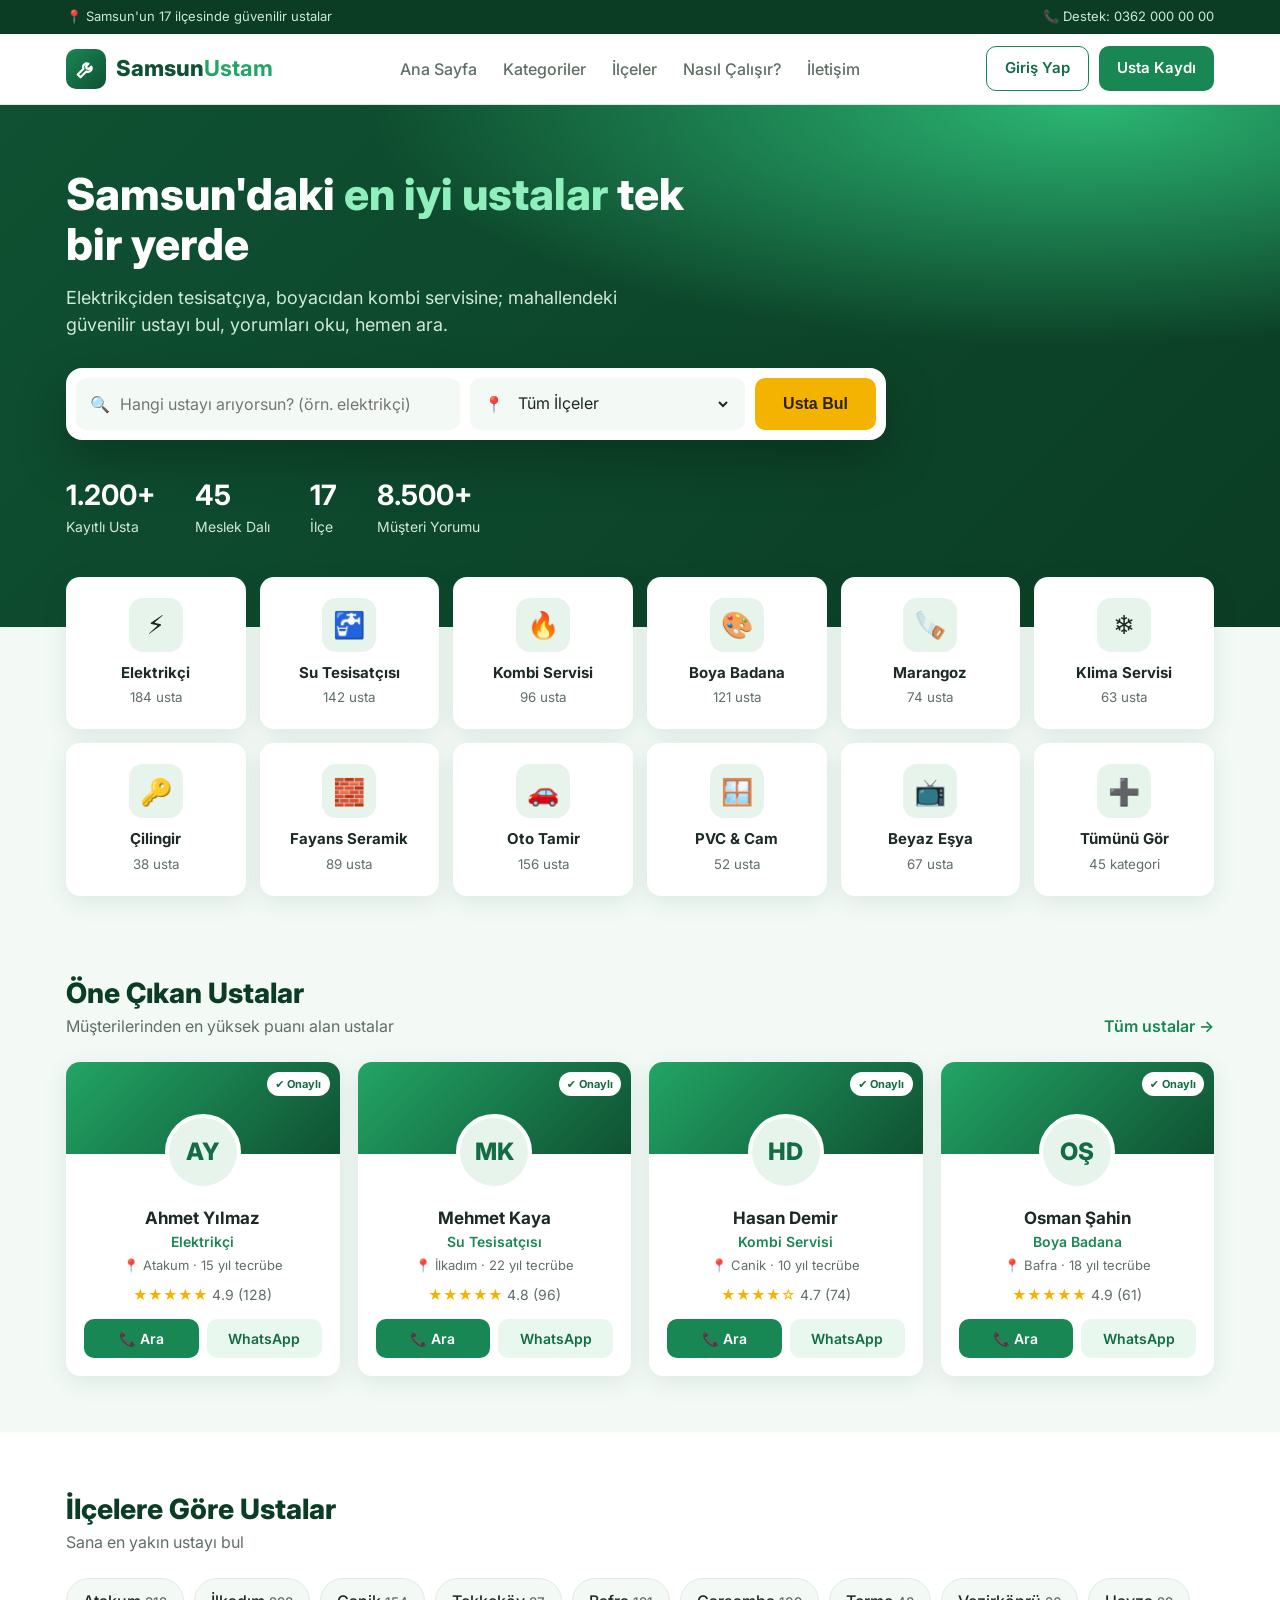
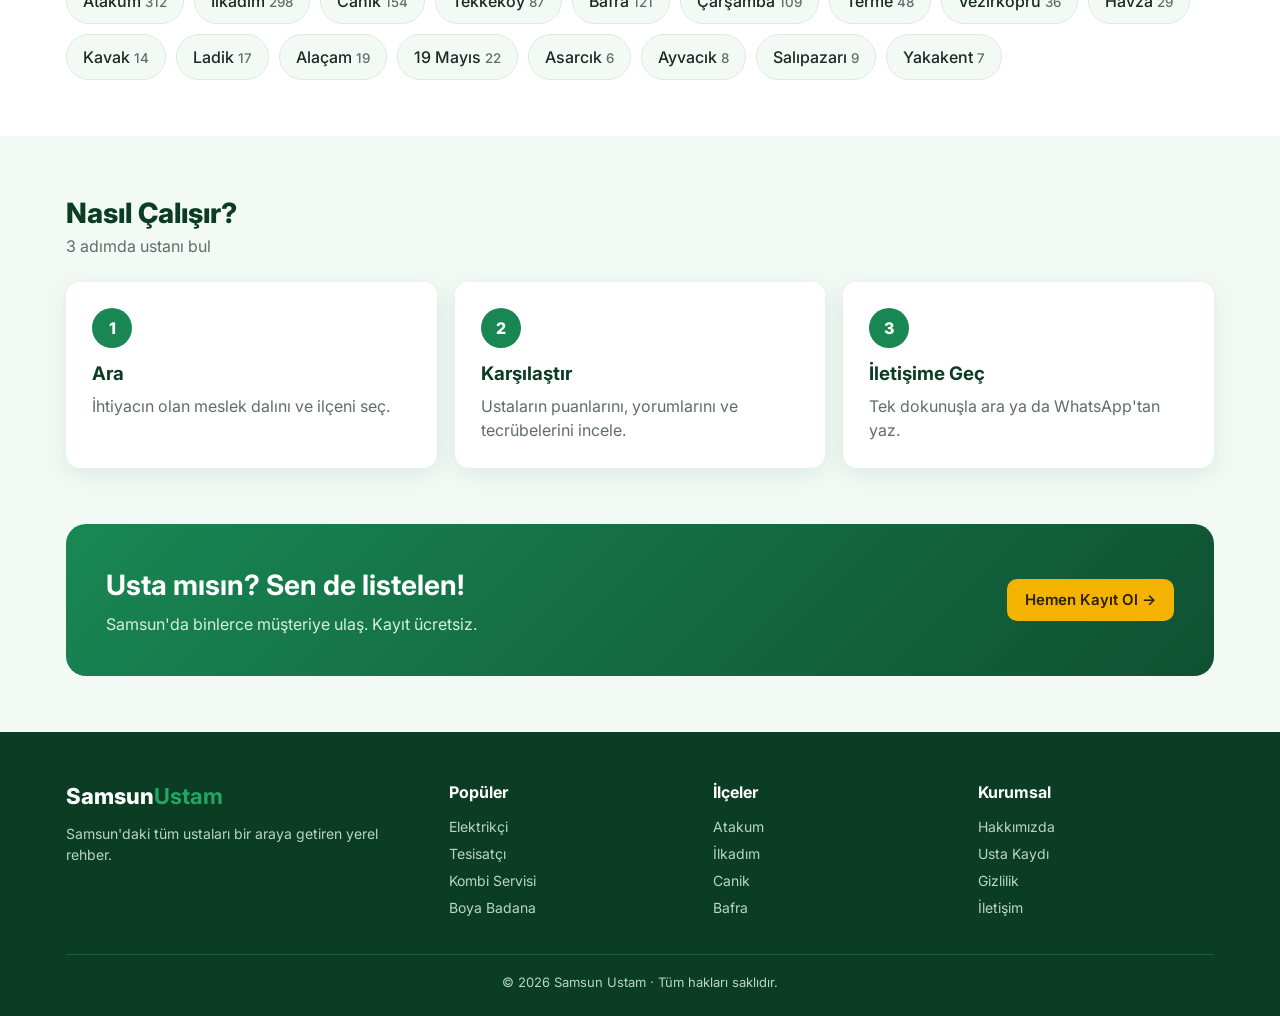
==== index.html @ 23281faf "Ana sayfa, usta paneli ve yönetim paneli tasarım taslakları Co-Authored-By: Claude Opus 5.5 <noreply" ====
<!doctype html>
<html lang="tr">
<head>
<meta charset="utf-8">
<meta name="viewport" content="width=device-width, initial-scale=1">
<title>Samsun Ustam – Samsun'un Ustaları Tek Yerde</title>
<link rel="preconnect" href="https://fonts.googleapis.com">
<link href="https://fonts.googleapis.com/css2?family=Inter:wght@400;500;600;700;800&display=swap" rel="stylesheet">
<style>
:root{
  --g900:#0b3d24; --g800:#0f5132; --g700:#146c43; --g600:#198754; --g500:#22a565;
  --g100:#e6f4ec; --g50:#f3faf6;
  --accent:#f5b301; --ink:#1b2a22; --muted:#5f6f66; --line:#dfe9e3; --white:#fff;
  --radius:14px; --shadow:0 6px 24px rgba(15,81,50,.10);
}
*{box-sizing:border-box;margin:0;padding:0}
body{font-family:Inter,system-ui,-apple-system,Segoe UI,Roboto,sans-serif;color:var(--ink);background:var(--g50);line-height:1.5}
a{color:inherit;text-decoration:none}
.wrap{max-width:1180px;margin:0 auto;padding:0 16px}

/* Top bar */
.topbar{background:var(--g900);color:#cfe8da;font-size:13px}
.topbar .wrap{display:flex;justify-content:space-between;gap:12px;padding-top:7px;padding-bottom:7px}
/* Header */
header{background:var(--white);border-bottom:1px solid var(--line);position:sticky;top:0;z-index:5}
header .wrap{display:flex;align-items:center;justify-content:space-between;height:70px;gap:16px}
.logo{display:flex;align-items:center;gap:10px;font-weight:800;font-size:22px;color:var(--g800)}
.logo .mark{width:40px;height:40px;border-radius:10px;background:linear-gradient(135deg,var(--g600),var(--g800));display:grid;place-items:center}
.logo span b{color:var(--g500)}
nav{display:flex;gap:26px;font-weight:500;color:var(--muted)}
nav a:hover{color:var(--g700)}
.hbtns{display:flex;gap:10px}
.btn{display:inline-flex;align-items:center;gap:8px;padding:10px 18px;border-radius:10px;font-weight:600;font-size:15px;border:0;cursor:pointer}
.btn-ghost{color:var(--g700);border:1.5px solid var(--g600);background:transparent}
.btn-main{background:var(--g600);color:#fff}
.btn-main:hover{background:var(--g700)}
.btn-accent{background:var(--accent);color:#2b2100}

/* Hero */
.hero{background:radial-gradient(1200px 400px at 85% 0%,#2bb673 0%,transparent 60%),linear-gradient(135deg,var(--g800),var(--g900));color:#fff;padding:64px 0 90px;position:relative;overflow:hidden}
.hero h1{font-size:44px;line-height:1.15;font-weight:800;max-width:640px}
.hero h1 em{font-style:normal;color:#8ff0bd}
.hero p{margin-top:14px;color:#cfe8da;font-size:18px;max-width:560px}
.search{margin-top:30px;background:#fff;border-radius:16px;padding:10px;display:grid;grid-template-columns:1.4fr 1fr auto;gap:10px;max-width:820px;box-shadow:0 20px 50px rgba(0,0,0,.25)}
.field{display:flex;align-items:center;gap:10px;padding:0 14px;border-radius:10px;background:var(--g50);color:var(--muted);min-height:52px}
.field input,.field select{border:0;background:transparent;font:inherit;color:var(--ink);width:100%;outline:none}
.search .btn{padding:0 28px;font-size:16px}
.stats{display:flex;gap:40px;margin-top:34px;flex-wrap:wrap}
.stats div b{display:block;font-size:28px}
.stats div{color:#cfe8da;font-size:14px}
.stats b{color:#fff}

/* Sections */
section{padding:56px 0}
.sec-head{display:flex;justify-content:space-between;align-items:end;margin-bottom:24px;gap:16px}
.sec-head h2{font-size:28px;font-weight:800;color:var(--g900)}
.sec-head p{color:var(--muted)}
.sec-head a{color:var(--g600);font-weight:600;white-space:nowrap}

/* Categories */
.cats{margin-top:-50px;padding-top:0;position:relative;z-index:2}
.cat-grid{display:grid;grid-template-columns:repeat(6,1fr);gap:14px}
.cat{background:#fff;border-radius:var(--radius);padding:20px 14px;text-align:center;box-shadow:var(--shadow);border:1px solid transparent;transition:.2s}
.cat:hover{border-color:var(--g500);transform:translateY(-3px)}
.cat .ic{width:54px;height:54px;border-radius:14px;background:var(--g100);display:grid;place-items:center;margin:0 auto 10px;font-size:26px}
.cat b{display:block;font-size:15px}
.cat small{color:var(--muted)}

/* Usta cards */
.grid{display:grid;grid-template-columns:repeat(4,1fr);gap:18px}
.card{background:#fff;border-radius:var(--radius);overflow:hidden;box-shadow:var(--shadow);display:flex;flex-direction:column}
.card .top{height:92px;background:linear-gradient(135deg,var(--g500),var(--g800));position:relative}
.badge{position:absolute;top:10px;right:10px;background:#fff;color:var(--g700);font-size:11px;font-weight:700;padding:4px 8px;border-radius:20px}
.avatar{width:76px;height:76px;border-radius:50%;border:4px solid #fff;background:var(--g100);display:grid;place-items:center;font-weight:800;font-size:24px;color:var(--g700);margin:-40px auto 0;position:relative}
.card .body{padding:10px 18px 18px;text-align:center;flex:1;display:flex;flex-direction:column}
.card h3{font-size:17px;margin-top:6px}
.card .job{color:var(--g600);font-weight:600;font-size:14px}
.card .loc{color:var(--muted);font-size:13px;margin-top:4px}
.stars{color:var(--accent);font-size:14px;margin-top:8px}
.stars span{color:var(--muted)}
.card .acts{display:grid;grid-template-columns:1fr 1fr;gap:8px;margin-top:auto;padding-top:14px}
.card .acts .btn{justify-content:center;padding:9px 10px;font-size:14px}
.btn-wa{background:#e8f8ee;color:var(--g700)}

/* Districts */
.districts{background:#fff}
.chips{display:flex;flex-wrap:wrap;gap:10px}
.chip{padding:10px 16px;border-radius:30px;background:var(--g50);border:1px solid var(--line);font-weight:500}
.chip:hover{background:var(--g600);color:#fff;border-color:var(--g600)}
.chip small{color:var(--muted);margin-left:4px}

/* How */
.steps{display:grid;grid-template-columns:repeat(3,1fr);gap:18px}
.step{background:#fff;border-radius:var(--radius);padding:26px;box-shadow:var(--shadow)}
.step .n{width:40px;height:40px;border-radius:50%;background:var(--g600);color:#fff;display:grid;place-items:center;font-weight:800;margin-bottom:12px}
.step h3{color:var(--g900);margin-bottom:6px}
.step p{color:var(--muted)}

/* CTA */
.cta{background:linear-gradient(135deg,var(--g600),var(--g800));color:#fff;border-radius:20px;padding:40px;display:flex;justify-content:space-between;align-items:center;gap:20px}
.cta h2{font-size:28px}
.cta p{color:#d6f0e2;margin-top:6px}

footer{background:var(--g900);color:#b7d6c4;padding:48px 0 24px;margin-top:56px}
.fgrid{display:grid;grid-template-columns:1.5fr 1fr 1fr 1fr;gap:28px}
footer h4{color:#fff;margin-bottom:12px}
footer li{list-style:none;margin:6px 0;font-size:14px}
.copy{border-top:1px solid #1f5a3c;margin-top:30px;padding-top:18px;font-size:13px;text-align:center}

@media (max-width:960px){
  nav{display:none}
  .cat-grid{grid-template-columns:repeat(3,1fr)}
  .grid{grid-template-columns:repeat(2,1fr)}
  .fgrid{grid-template-columns:1fr 1fr}
}
@media (max-width:640px){
  .topbar .wrap span:last-child{display:none}
  .hbtns .btn-ghost{display:none}
  .hero{padding:40px 0 80px}
  .hero h1{font-size:30px}
  .hero p{font-size:16px}
  .search{grid-template-columns:1fr}
  .search .btn{min-height:50px;justify-content:center}
  .stats{gap:22px}
  .cat-grid{grid-template-columns:repeat(2,1fr)}
  .grid{grid-template-columns:1fr}
  .steps{grid-template-columns:1fr}
  .cta{flex-direction:column;align-items:flex-start;padding:28px}
  .sec-head{flex-direction:column;align-items:flex-start}
  .fgrid{grid-template-columns:1fr}
}
</style>
</head>
<body>

<div class="topbar"><div class="wrap"><span>📍 Samsun'un 17 ilçesinde güvenilir ustalar</span><span>📞 Destek: 0362 000 00 00</span></div></div>

<header><div class="wrap">
  <a class="logo" href="#"><div class="mark"><svg width="22" height="22" viewBox="0 0 24 24" fill="none" stroke="#fff" stroke-width="2.4" stroke-linecap="round" stroke-linejoin="round"><path d="M14.7 6.3a4 4 0 0 0-5.4 5.4L3 18l3 3 6.3-6.3a4 4 0 0 0 5.4-5.4l-2.6 2.6-2.4-.6-.6-2.4z"/></svg></div><span>Samsun<b>Ustam</b></span></a>
  <nav><a href="#">Ana Sayfa</a><a href="#">Kategoriler</a><a href="#">İlçeler</a><a href="#">Nasıl Çalışır?</a><a href="#">İletişim</a></nav>
  <div class="hbtns"><a class="btn btn-ghost" href="#">Giriş Yap</a><a class="btn btn-main" href="#">Usta Kaydı</a></div>
</div></header>

<div class="hero"><div class="wrap">
  <h1>Samsun'daki <em>en iyi ustalar</em> tek bir yerde</h1>
  <p>Elektrikçiden tesisatçıya, boyacıdan kombi servisine; mahallendeki güvenilir ustayı bul, yorumları oku, hemen ara.</p>
  <form class="search" onsubmit="return false">
    <label class="field">🔍 <input placeholder="Hangi ustayı arıyorsun? (örn. elektrikçi)"></label>
    <label class="field">📍 <select><option>Tüm İlçeler</option><option>Atakum</option><option>İlkadım</option><option>Canik</option><option>Tekkeköy</option><option>Bafra</option><option>Çarşamba</option></select></label>
    <button class="btn btn-accent">Usta Bul</button>
  </form>
  <div class="stats"><div><b>1.200+</b>Kayıtlı Usta</div><div><b>45</b>Meslek Dalı</div><div><b>17</b>İlçe</div><div><b>8.500+</b>Müşteri Yorumu</div></div>
</div></div>

<section class="cats"><div class="wrap">
  <div class="cat-grid">
    <a class="cat" href="#"><div class="ic">⚡</div><b>Elektrikçi</b><small>184 usta</small></a>
    <a class="cat" href="#"><div class="ic">🚰</div><b>Su Tesisatçısı</b><small>142 usta</small></a>
    <a class="cat" href="#"><div class="ic">🔥</div><b>Kombi Servisi</b><small>96 usta</small></a>
    <a class="cat" href="#"><div class="ic">🎨</div><b>Boya Badana</b><small>121 usta</small></a>
    <a class="cat" href="#"><div class="ic">🪚</div><b>Marangoz</b><small>74 usta</small></a>
    <a class="cat" href="#"><div class="ic">❄️</div><b>Klima Servisi</b><small>63 usta</small></a>
    <a class="cat" href="#"><div class="ic">🔑</div><b>Çilingir</b><small>38 usta</small></a>
    <a class="cat" href="#"><div class="ic">🧱</div><b>Fayans Seramik</b><small>89 usta</small></a>
    <a class="cat" href="#"><div class="ic">🚗</div><b>Oto Tamir</b><small>156 usta</small></a>
    <a class="cat" href="#"><div class="ic">🪟</div><b>PVC & Cam</b><small>52 usta</small></a>
    <a class="cat" href="#"><div class="ic">📺</div><b>Beyaz Eşya</b><small>67 usta</small></a>
    <a class="cat" href="#"><div class="ic">➕</div><b>Tümünü Gör</b><small>45 kategori</small></a>
  </div>
</div></section>

<section style="padding-top:20px"><div class="wrap">
  <div class="sec-head"><div><h2>Öne Çıkan Ustalar</h2><p>Müşterilerinden en yüksek puanı alan ustalar</p></div><a href="#">Tüm ustalar →</a></div>
  <div class="grid">
    <div class="card"><div class="top"><span class="badge">✔ Onaylı</span></div><div class="avatar">AY</div><div class="body"><h3>Ahmet Yılmaz</h3><div class="job">Elektrikçi</div><div class="loc">📍 Atakum · 15 yıl tecrübe</div><div class="stars">★★★★★ <span>4.9 (128)</span></div><div class="acts"><a class="btn btn-main" href="#">📞 Ara</a><a class="btn btn-wa" href="#">WhatsApp</a></div></div></div>
    <div class="card"><div class="top"><span class="badge">✔ Onaylı</span></div><div class="avatar">MK</div><div class="body"><h3>Mehmet Kaya</h3><div class="job">Su Tesisatçısı</div><div class="loc">📍 İlkadım · 22 yıl tecrübe</div><div class="stars">★★★★★ <span>4.8 (96)</span></div><div class="acts"><a class="btn btn-main" href="#">📞 Ara</a><a class="btn btn-wa" href="#">WhatsApp</a></div></div></div>
    <div class="card"><div class="top"><span class="badge">✔ Onaylı</span></div><div class="avatar">HD</div><div class="body"><h3>Hasan Demir</h3><div class="job">Kombi Servisi</div><div class="loc">📍 Canik · 10 yıl tecrübe</div><div class="stars">★★★★☆ <span>4.7 (74)</span></div><div class="acts"><a class="btn btn-main" href="#">📞 Ara</a><a class="btn btn-wa" href="#">WhatsApp</a></div></div></div>
    <div class="card"><div class="top"><span class="badge">✔ Onaylı</span></div><div class="avatar">OŞ</div><div class="body"><h3>Osman Şahin</h3><div class="job">Boya Badana</div><div class="loc">📍 Bafra · 18 yıl tecrübe</div><div class="stars">★★★★★ <span>4.9 (61)</span></div><div class="acts"><a class="btn btn-main" href="#">📞 Ara</a><a class="btn btn-wa" href="#">WhatsApp</a></div></div></div>
  </div>
</div></section>

<section class="districts"><div class="wrap">
  <div class="sec-head"><div><h2>İlçelere Göre Ustalar</h2><p>Sana en yakın ustayı bul</p></div></div>
  <div class="chips">
    <a class="chip" href="#">Atakum<small>312</small></a><a class="chip" href="#">İlkadım<small>298</small></a><a class="chip" href="#">Canik<small>154</small></a><a class="chip" href="#">Tekkeköy<small>87</small></a><a class="chip" href="#">Bafra<small>121</small></a><a class="chip" href="#">Çarşamba<small>109</small></a><a class="chip" href="#">Terme<small>48</small></a><a class="chip" href="#">Vezirköprü<small>36</small></a><a class="chip" href="#">Havza<small>29</small></a><a class="chip" href="#">Kavak<small>14</small></a><a class="chip" href="#">Ladik<small>17</small></a><a class="chip" href="#">Alaçam<small>19</small></a><a class="chip" href="#">19 Mayıs<small>22</small></a><a class="chip" href="#">Asarcık<small>6</small></a><a class="chip" href="#">Ayvacık<small>8</small></a><a class="chip" href="#">Salıpazarı<small>9</small></a><a class="chip" href="#">Yakakent<small>7</small></a>
  </div>
</div></section>

<section><div class="wrap">
  <div class="sec-head"><div><h2>Nasıl Çalışır?</h2><p>3 adımda ustanı bul</p></div></div>
  <div class="steps">
    <div class="step"><div class="n">1</div><h3>Ara</h3><p>İhtiyacın olan meslek dalını ve ilçeni seç.</p></div>
    <div class="step"><div class="n">2</div><h3>Karşılaştır</h3><p>Ustaların puanlarını, yorumlarını ve tecrübelerini incele.</p></div>
    <div class="step"><div class="n">3</div><h3>İletişime Geç</h3><p>Tek dokunuşla ara ya da WhatsApp'tan yaz.</p></div>
  </div>
</div></section>

<div class="wrap"><div class="cta"><div><h2>Usta mısın? Sen de listelen!</h2><p>Samsun'da binlerce müşteriye ulaş. Kayıt ücretsiz.</p></div><a class="btn btn-accent" href="#">Hemen Kayıt Ol →</a></div></div>

<footer><div class="wrap">
  <div class="fgrid">
    <div><div class="logo" style="color:#fff"><span>Samsun<b>Ustam</b></span></div><p style="margin-top:10px;font-size:14px">Samsun'daki tüm ustaları bir araya getiren yerel rehber.</p></div>
    <div><h4>Popüler</h4><ul><li>Elektrikçi</li><li>Tesisatçı</li><li>Kombi Servisi</li><li>Boya Badana</li></ul></div>
    <div><h4>İlçeler</h4><ul><li>Atakum</li><li>İlkadım</li><li>Canik</li><li>Bafra</li></ul></div>
    <div><h4>Kurumsal</h4><ul><li>Hakkımızda</li><li>Usta Kaydı</li><li>Gizlilik</li><li>İletişim</li></ul></div>
  </div>
  <div class="copy">© 2026 Samsun Ustam · Tüm hakları saklıdır.</div>
</div></footer>

</body>
</html>
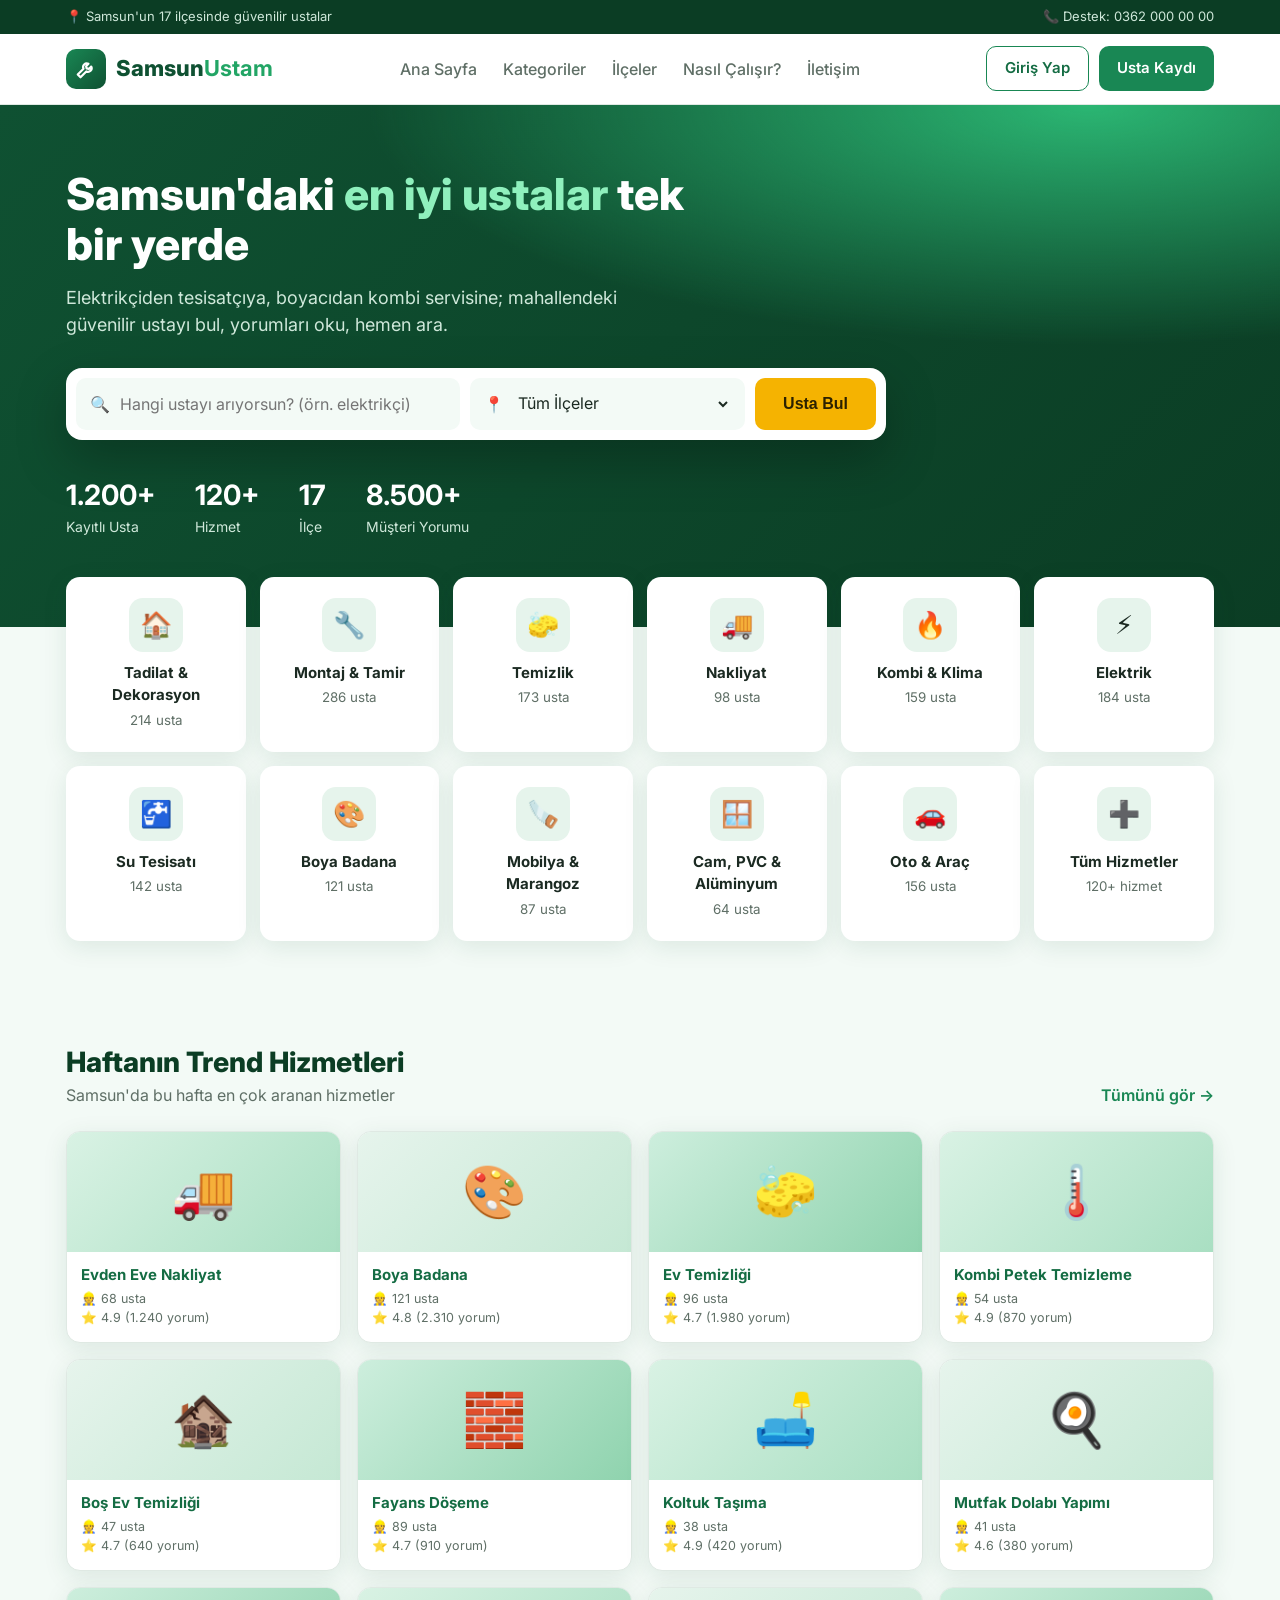
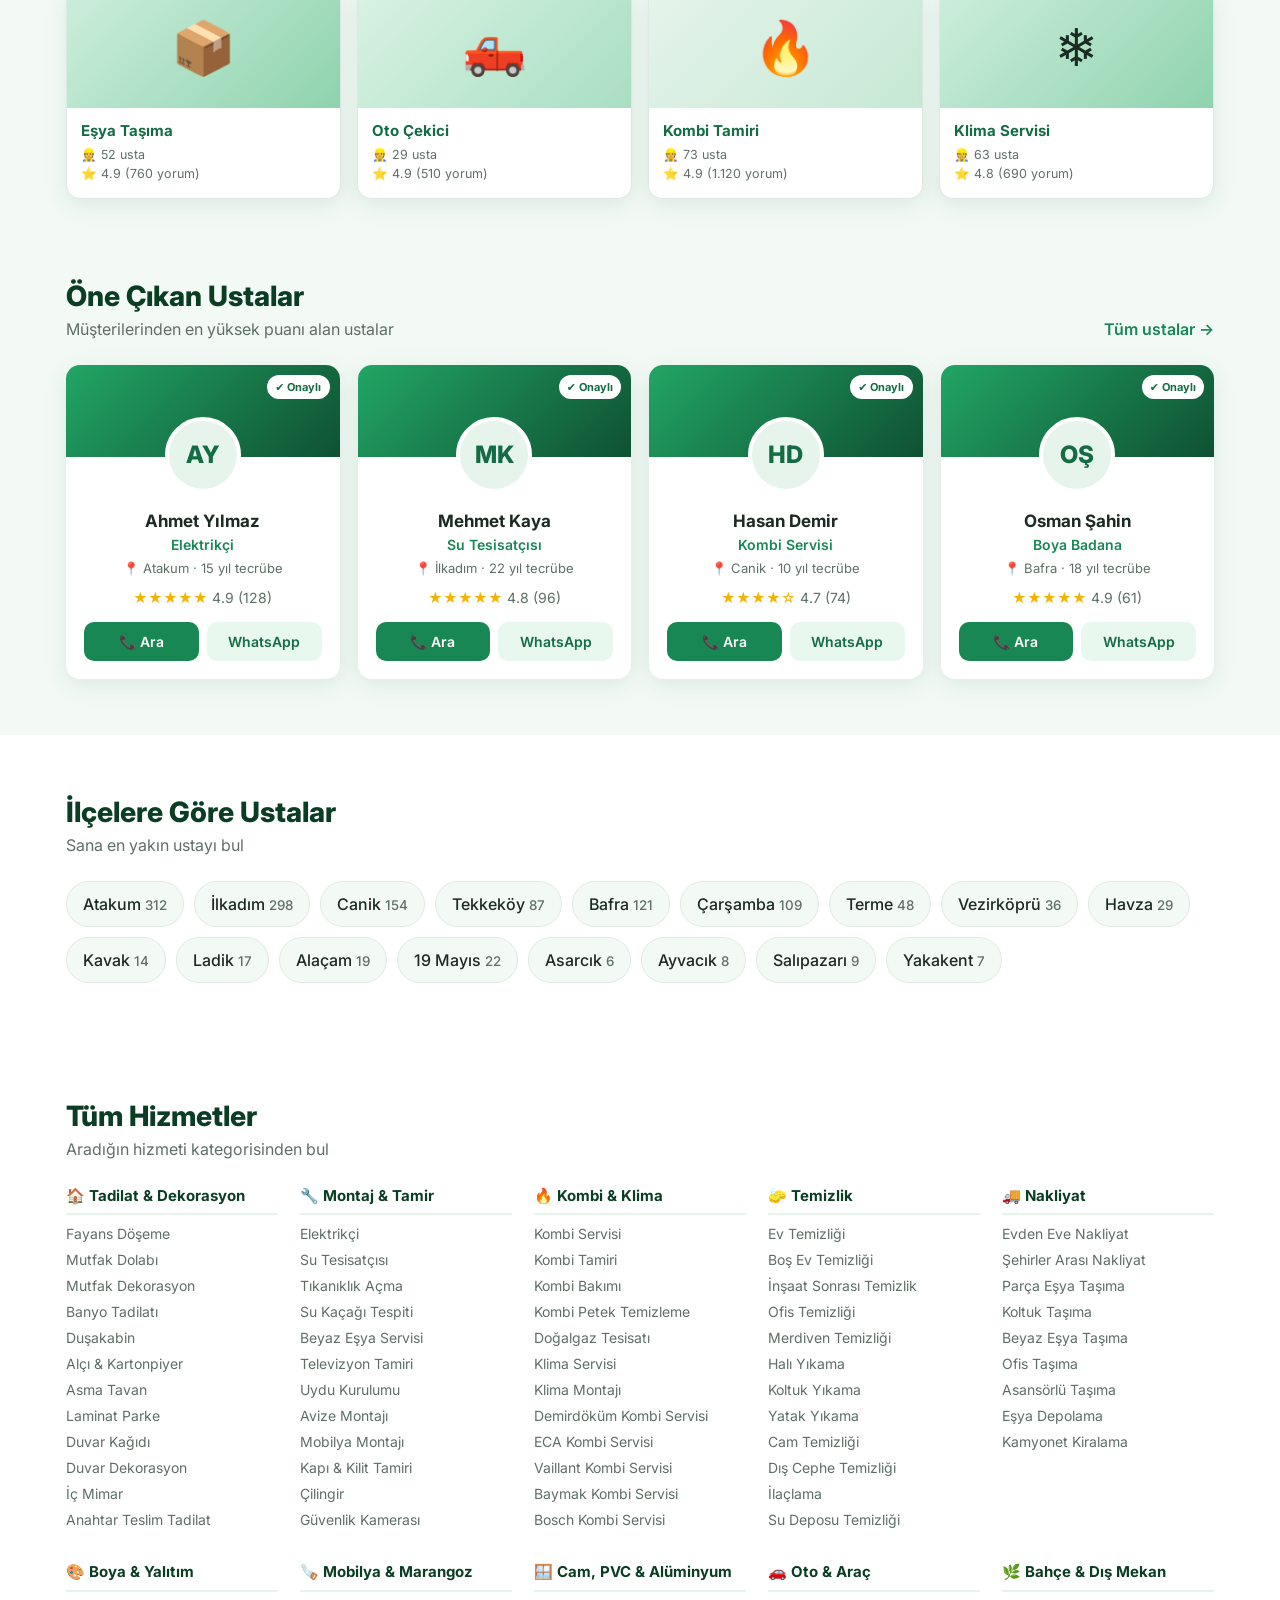
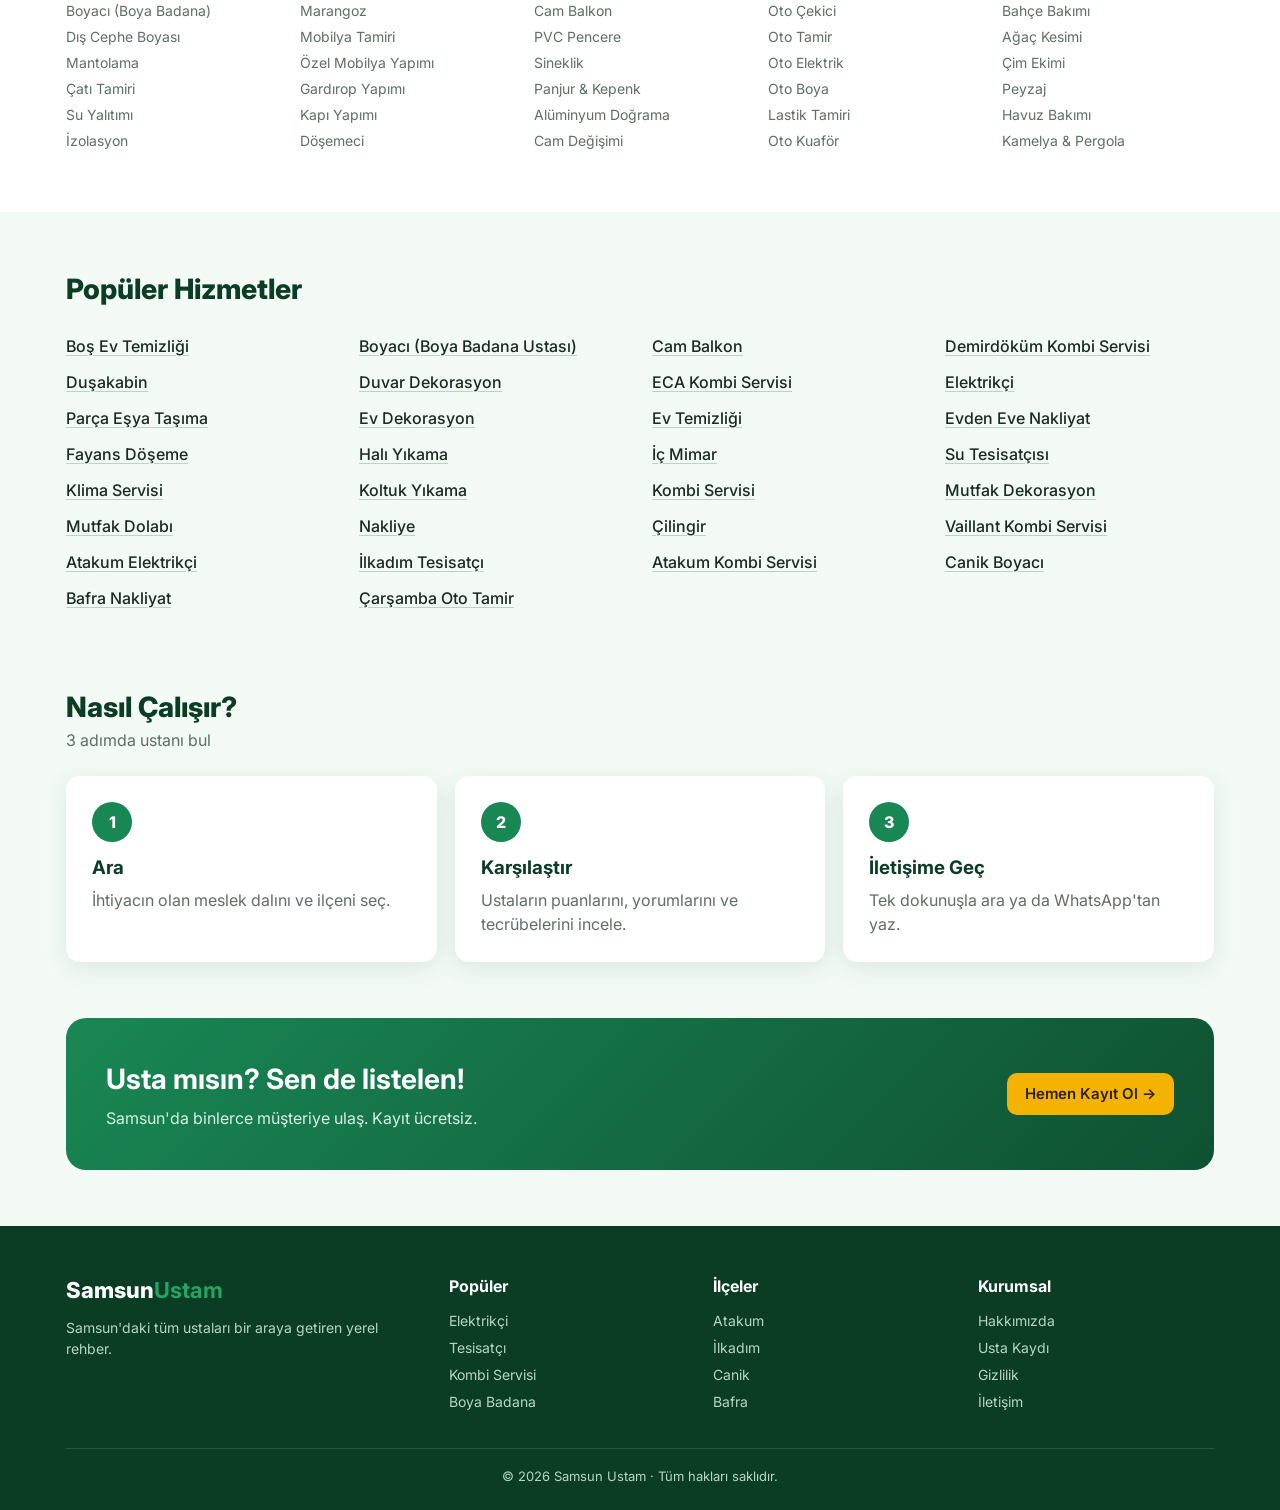
==== commit fd02ff48: "Ana sayfaya trend hizmetler, tüm hizmetler ve popüler hizmetler bölümleri eklendi Co-Authored-By: Cl" ====
--- a/index.html
+++ b/index.html
@@ -129,6 +129,39 @@
   .sec-head{flex-direction:column;align-items:flex-start}
   .fgrid{grid-template-columns:1fr}
 }
+
+/* Trend cards */
+.trend{display:grid;grid-template-columns:repeat(4,1fr);gap:16px}
+.tcard{background:#fff;border-radius:var(--radius);overflow:hidden;box-shadow:var(--shadow);border:1px solid var(--line);transition:.2s}
+.tcard:hover{transform:translateY(-3px);border-color:var(--g500)}
+.timg{height:120px;display:grid;place-items:center;font-size:52px;background:linear-gradient(135deg,#d9f2e4,#a9dfc2)}
+.tcard:nth-child(3n+2) .timg{background:linear-gradient(135deg,#e6f4ec,#c5e8d4)}
+.tcard:nth-child(3n) .timg{background:linear-gradient(135deg,#cdeedd,#8fd3ae)}
+.tbody{padding:12px 14px 14px}
+.tbody b{display:block;color:var(--g700);font-size:15px;margin-bottom:4px}
+.tbody small{display:block;color:var(--muted);font-size:12.5px}
+/* All services */
+.allsvc{background:#fff}
+.groups{display:grid;grid-template-columns:repeat(5,1fr);gap:26px 22px}
+.grp h3{font-size:15px;color:var(--g900);margin-bottom:8px;padding-bottom:6px;border-bottom:2px solid var(--g100)}
+.grp ul{list-style:none}
+.grp li{margin:5px 0;font-size:14px;color:var(--muted)}
+.grp li a:hover{color:var(--g600);text-decoration:underline}
+/* Popular */
+.popular{display:grid;grid-template-columns:repeat(4,1fr);gap:12px 24px}
+.popular a{font-weight:500;text-decoration:underline;text-decoration-color:#b7d6c4;text-underline-offset:3px}
+.popular a:hover{color:var(--g600);text-decoration-color:var(--g600)}
+@media (max-width:960px){
+  .trend{grid-template-columns:repeat(3,1fr)}
+  .groups{grid-template-columns:repeat(3,1fr)}
+  .popular{grid-template-columns:repeat(2,1fr)}
+}
+@media (max-width:640px){
+  .trend{grid-template-columns:repeat(2,1fr);gap:12px}
+  .timg{height:90px;font-size:40px}
+  .groups{grid-template-columns:1fr 1fr;gap:20px 16px}
+  .popular{grid-template-columns:1fr 1fr;font-size:14px}
+}
 </style>
 </head>
 <body>
@@ -149,23 +182,41 @@
     <label class="field">📍 <select><option>Tüm İlçeler</option><option>Atakum</option><option>İlkadım</option><option>Canik</option><option>Tekkeköy</option><option>Bafra</option><option>Çarşamba</option></select></label>
     <button class="btn btn-accent">Usta Bul</button>
   </form>
-  <div class="stats"><div><b>1.200+</b>Kayıtlı Usta</div><div><b>45</b>Meslek Dalı</div><div><b>17</b>İlçe</div><div><b>8.500+</b>Müşteri Yorumu</div></div>
+  <div class="stats"><div><b>1.200+</b>Kayıtlı Usta</div><div><b>120+</b>Hizmet</div><div><b>17</b>İlçe</div><div><b>8.500+</b>Müşteri Yorumu</div></div>
 </div></div>
 
 <section class="cats"><div class="wrap">
   <div class="cat-grid">
-    <a class="cat" href="#"><div class="ic">⚡</div><b>Elektrikçi</b><small>184 usta</small></a>
-    <a class="cat" href="#"><div class="ic">🚰</div><b>Su Tesisatçısı</b><small>142 usta</small></a>
-    <a class="cat" href="#"><div class="ic">🔥</div><b>Kombi Servisi</b><small>96 usta</small></a>
+    <a class="cat" href="#"><div class="ic">🏠</div><b>Tadilat & Dekorasyon</b><small>214 usta</small></a>
+    <a class="cat" href="#"><div class="ic">🔧</div><b>Montaj & Tamir</b><small>286 usta</small></a>
+    <a class="cat" href="#"><div class="ic">🧽</div><b>Temizlik</b><small>173 usta</small></a>
+    <a class="cat" href="#"><div class="ic">🚚</div><b>Nakliyat</b><small>98 usta</small></a>
+    <a class="cat" href="#"><div class="ic">🔥</div><b>Kombi & Klima</b><small>159 usta</small></a>
+    <a class="cat" href="#"><div class="ic">⚡</div><b>Elektrik</b><small>184 usta</small></a>
+    <a class="cat" href="#"><div class="ic">🚰</div><b>Su Tesisatı</b><small>142 usta</small></a>
     <a class="cat" href="#"><div class="ic">🎨</div><b>Boya Badana</b><small>121 usta</small></a>
-    <a class="cat" href="#"><div class="ic">🪚</div><b>Marangoz</b><small>74 usta</small></a>
-    <a class="cat" href="#"><div class="ic">❄️</div><b>Klima Servisi</b><small>63 usta</small></a>
-    <a class="cat" href="#"><div class="ic">🔑</div><b>Çilingir</b><small>38 usta</small></a>
-    <a class="cat" href="#"><div class="ic">🧱</div><b>Fayans Seramik</b><small>89 usta</small></a>
-    <a class="cat" href="#"><div class="ic">🚗</div><b>Oto Tamir</b><small>156 usta</small></a>
-    <a class="cat" href="#"><div class="ic">🪟</div><b>PVC & Cam</b><small>52 usta</small></a>
-    <a class="cat" href="#"><div class="ic">📺</div><b>Beyaz Eşya</b><small>67 usta</small></a>
-    <a class="cat" href="#"><div class="ic">➕</div><b>Tümünü Gör</b><small>45 kategori</small></a>
+    <a class="cat" href="#"><div class="ic">🪚</div><b>Mobilya & Marangoz</b><small>87 usta</small></a>
+    <a class="cat" href="#"><div class="ic">🪟</div><b>Cam, PVC & Alüminyum</b><small>64 usta</small></a>
+    <a class="cat" href="#"><div class="ic">🚗</div><b>Oto & Araç</b><small>156 usta</small></a>
+    <a class="cat" href="#"><div class="ic">➕</div><b>Tüm Hizmetler</b><small>120+ hizmet</small></a>
+  </div>
+</div></section>
+
+<section style="padding-top:44px"><div class="wrap">
+  <div class="sec-head"><div><h2>Haftanın Trend Hizmetleri</h2><p>Samsun'da bu hafta en çok aranan hizmetler</p></div><a href="#">Tümünü gör →</a></div>
+  <div class="trend">
+    <a class="tcard" href="#"><div class="timg">🚚</div><div class="tbody"><b>Evden Eve Nakliyat</b><small>👷 68 usta</small><small>⭐ 4.9 (1.240 yorum)</small></div></a>
+    <a class="tcard" href="#"><div class="timg">🎨</div><div class="tbody"><b>Boya Badana</b><small>👷 121 usta</small><small>⭐ 4.8 (2.310 yorum)</small></div></a>
+    <a class="tcard" href="#"><div class="timg">🧽</div><div class="tbody"><b>Ev Temizliği</b><small>👷 96 usta</small><small>⭐ 4.7 (1.980 yorum)</small></div></a>
+    <a class="tcard" href="#"><div class="timg">🌡️</div><div class="tbody"><b>Kombi Petek Temizleme</b><small>👷 54 usta</small><small>⭐ 4.9 (870 yorum)</small></div></a>
+    <a class="tcard" href="#"><div class="timg">🏚️</div><div class="tbody"><b>Boş Ev Temizliği</b><small>👷 47 usta</small><small>⭐ 4.7 (640 yorum)</small></div></a>
+    <a class="tcard" href="#"><div class="timg">🧱</div><div class="tbody"><b>Fayans Döşeme</b><small>👷 89 usta</small><small>⭐ 4.7 (910 yorum)</small></div></a>
+    <a class="tcard" href="#"><div class="timg">🛋️</div><div class="tbody"><b>Koltuk Taşıma</b><small>👷 38 usta</small><small>⭐ 4.9 (420 yorum)</small></div></a>
+    <a class="tcard" href="#"><div class="timg">🍳</div><div class="tbody"><b>Mutfak Dolabı Yapımı</b><small>👷 41 usta</small><small>⭐ 4.6 (380 yorum)</small></div></a>
+    <a class="tcard" href="#"><div class="timg">📦</div><div class="tbody"><b>Eşya Taşıma</b><small>👷 52 usta</small><small>⭐ 4.9 (760 yorum)</small></div></a>
+    <a class="tcard" href="#"><div class="timg">🛻</div><div class="tbody"><b>Oto Çekici</b><small>👷 29 usta</small><small>⭐ 4.9 (510 yorum)</small></div></a>
+    <a class="tcard" href="#"><div class="timg">🔥</div><div class="tbody"><b>Kombi Tamiri</b><small>👷 73 usta</small><small>⭐ 4.9 (1.120 yorum)</small></div></a>
+    <a class="tcard" href="#"><div class="timg">❄️</div><div class="tbody"><b>Klima Servisi</b><small>👷 63 usta</small><small>⭐ 4.8 (690 yorum)</small></div></a>
   </div>
 </div></section>
 
@@ -186,6 +237,27 @@
   </div>
 </div></section>
 
+<section class="allsvc"><div class="wrap">
+  <div class="sec-head"><div><h2>Tüm Hizmetler</h2><p>Aradığın hizmeti kategorisinden bul</p></div></div>
+  <div class="groups">
+    <div class="grp"><h3>🏠 Tadilat & Dekorasyon</h3><ul><li><a href="#">Fayans Döşeme</a></li><li><a href="#">Mutfak Dolabı</a></li><li><a href="#">Mutfak Dekorasyon</a></li><li><a href="#">Banyo Tadilatı</a></li><li><a href="#">Duşakabin</a></li><li><a href="#">Alçı & Kartonpiyer</a></li><li><a href="#">Asma Tavan</a></li><li><a href="#">Laminat Parke</a></li><li><a href="#">Duvar Kağıdı</a></li><li><a href="#">Duvar Dekorasyon</a></li><li><a href="#">İç Mimar</a></li><li><a href="#">Anahtar Teslim Tadilat</a></li></ul></div>
+    <div class="grp"><h3>🔧 Montaj & Tamir</h3><ul><li><a href="#">Elektrikçi</a></li><li><a href="#">Su Tesisatçısı</a></li><li><a href="#">Tıkanıklık Açma</a></li><li><a href="#">Su Kaçağı Tespiti</a></li><li><a href="#">Beyaz Eşya Servisi</a></li><li><a href="#">Televizyon Tamiri</a></li><li><a href="#">Uydu Kurulumu</a></li><li><a href="#">Avize Montajı</a></li><li><a href="#">Mobilya Montajı</a></li><li><a href="#">Kapı & Kilit Tamiri</a></li><li><a href="#">Çilingir</a></li><li><a href="#">Güvenlik Kamerası</a></li></ul></div>
+    <div class="grp"><h3>🔥 Kombi & Klima</h3><ul><li><a href="#">Kombi Servisi</a></li><li><a href="#">Kombi Tamiri</a></li><li><a href="#">Kombi Bakımı</a></li><li><a href="#">Kombi Petek Temizleme</a></li><li><a href="#">Doğalgaz Tesisatı</a></li><li><a href="#">Klima Servisi</a></li><li><a href="#">Klima Montajı</a></li><li><a href="#">Demirdöküm Kombi Servisi</a></li><li><a href="#">ECA Kombi Servisi</a></li><li><a href="#">Vaillant Kombi Servisi</a></li><li><a href="#">Baymak Kombi Servisi</a></li><li><a href="#">Bosch Kombi Servisi</a></li></ul></div>
+    <div class="grp"><h3>🧽 Temizlik</h3><ul><li><a href="#">Ev Temizliği</a></li><li><a href="#">Boş Ev Temizliği</a></li><li><a href="#">İnşaat Sonrası Temizlik</a></li><li><a href="#">Ofis Temizliği</a></li><li><a href="#">Merdiven Temizliği</a></li><li><a href="#">Halı Yıkama</a></li><li><a href="#">Koltuk Yıkama</a></li><li><a href="#">Yatak Yıkama</a></li><li><a href="#">Cam Temizliği</a></li><li><a href="#">Dış Cephe Temizliği</a></li><li><a href="#">İlaçlama</a></li><li><a href="#">Su Deposu Temizliği</a></li></ul></div>
+    <div class="grp"><h3>🚚 Nakliyat</h3><ul><li><a href="#">Evden Eve Nakliyat</a></li><li><a href="#">Şehirler Arası Nakliyat</a></li><li><a href="#">Parça Eşya Taşıma</a></li><li><a href="#">Koltuk Taşıma</a></li><li><a href="#">Beyaz Eşya Taşıma</a></li><li><a href="#">Ofis Taşıma</a></li><li><a href="#">Asansörlü Taşıma</a></li><li><a href="#">Eşya Depolama</a></li><li><a href="#">Kamyonet Kiralama</a></li></ul></div>
+    <div class="grp"><h3>🎨 Boya & Yalıtım</h3><ul><li><a href="#">Boyacı (Boya Badana)</a></li><li><a href="#">Dış Cephe Boyası</a></li><li><a href="#">Mantolama</a></li><li><a href="#">Çatı Tamiri</a></li><li><a href="#">Su Yalıtımı</a></li><li><a href="#">İzolasyon</a></li></ul></div>
+    <div class="grp"><h3>🪚 Mobilya & Marangoz</h3><ul><li><a href="#">Marangoz</a></li><li><a href="#">Mobilya Tamiri</a></li><li><a href="#">Özel Mobilya Yapımı</a></li><li><a href="#">Gardırop Yapımı</a></li><li><a href="#">Kapı Yapımı</a></li><li><a href="#">Döşemeci</a></li></ul></div>
+    <div class="grp"><h3>🪟 Cam, PVC & Alüminyum</h3><ul><li><a href="#">Cam Balkon</a></li><li><a href="#">PVC Pencere</a></li><li><a href="#">Sineklik</a></li><li><a href="#">Panjur & Kepenk</a></li><li><a href="#">Alüminyum Doğrama</a></li><li><a href="#">Cam Değişimi</a></li></ul></div>
+    <div class="grp"><h3>🚗 Oto & Araç</h3><ul><li><a href="#">Oto Çekici</a></li><li><a href="#">Oto Tamir</a></li><li><a href="#">Oto Elektrik</a></li><li><a href="#">Oto Boya</a></li><li><a href="#">Lastik Tamiri</a></li><li><a href="#">Oto Kuaför</a></li></ul></div>
+    <div class="grp"><h3>🌿 Bahçe & Dış Mekan</h3><ul><li><a href="#">Bahçe Bakımı</a></li><li><a href="#">Ağaç Kesimi</a></li><li><a href="#">Çim Ekimi</a></li><li><a href="#">Peyzaj</a></li><li><a href="#">Havuz Bakımı</a></li><li><a href="#">Kamelya & Pergola</a></li></ul></div>
+  </div>
+</div></section>
+
+<section style="padding-bottom:20px"><div class="wrap">
+  <div class="sec-head"><div><h2>Popüler Hizmetler</h2></div></div>
+  <div class="popular"><a href="#">Boş Ev Temizliği</a><a href="#">Boyacı (Boya Badana Ustası)</a><a href="#">Cam Balkon</a><a href="#">Demirdöküm Kombi Servisi</a><a href="#">Duşakabin</a><a href="#">Duvar Dekorasyon</a><a href="#">ECA Kombi Servisi</a><a href="#">Elektrikçi</a><a href="#">Parça Eşya Taşıma</a><a href="#">Ev Dekorasyon</a><a href="#">Ev Temizliği</a><a href="#">Evden Eve Nakliyat</a><a href="#">Fayans Döşeme</a><a href="#">Halı Yıkama</a><a href="#">İç Mimar</a><a href="#">Su Tesisatçısı</a><a href="#">Klima Servisi</a><a href="#">Koltuk Yıkama</a><a href="#">Kombi Servisi</a><a href="#">Mutfak Dekorasyon</a><a href="#">Mutfak Dolabı</a><a href="#">Nakliye</a><a href="#">Çilingir</a><a href="#">Vaillant Kombi Servisi</a><a href="#">Atakum Elektrikçi</a><a href="#">İlkadım Tesisatçı</a><a href="#">Atakum Kombi Servisi</a><a href="#">Canik Boyacı</a><a href="#">Bafra Nakliyat</a><a href="#">Çarşamba Oto Tamir</a></div>
+</div></section>
+
 <section><div class="wrap">
   <div class="sec-head"><div><h2>Nasıl Çalışır?</h2><p>3 adımda ustanı bul</p></div></div>
   <div class="steps">
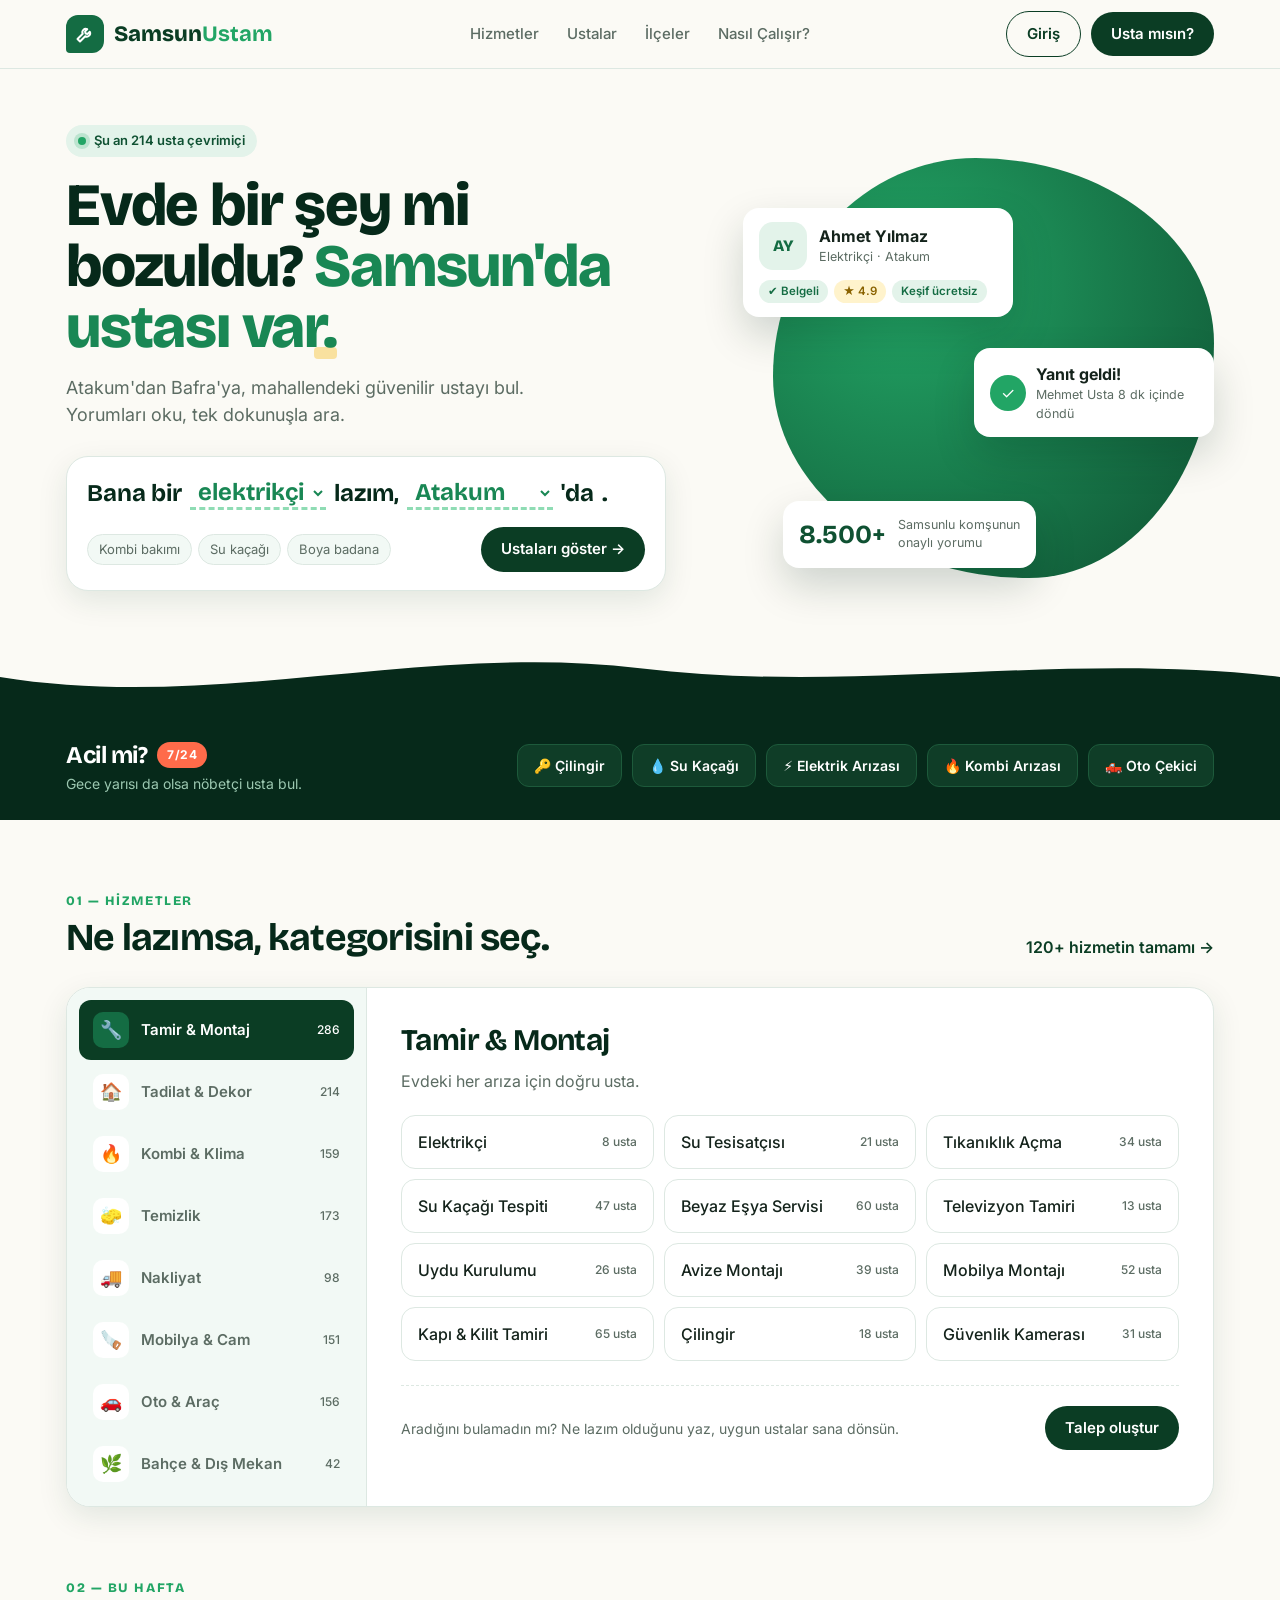
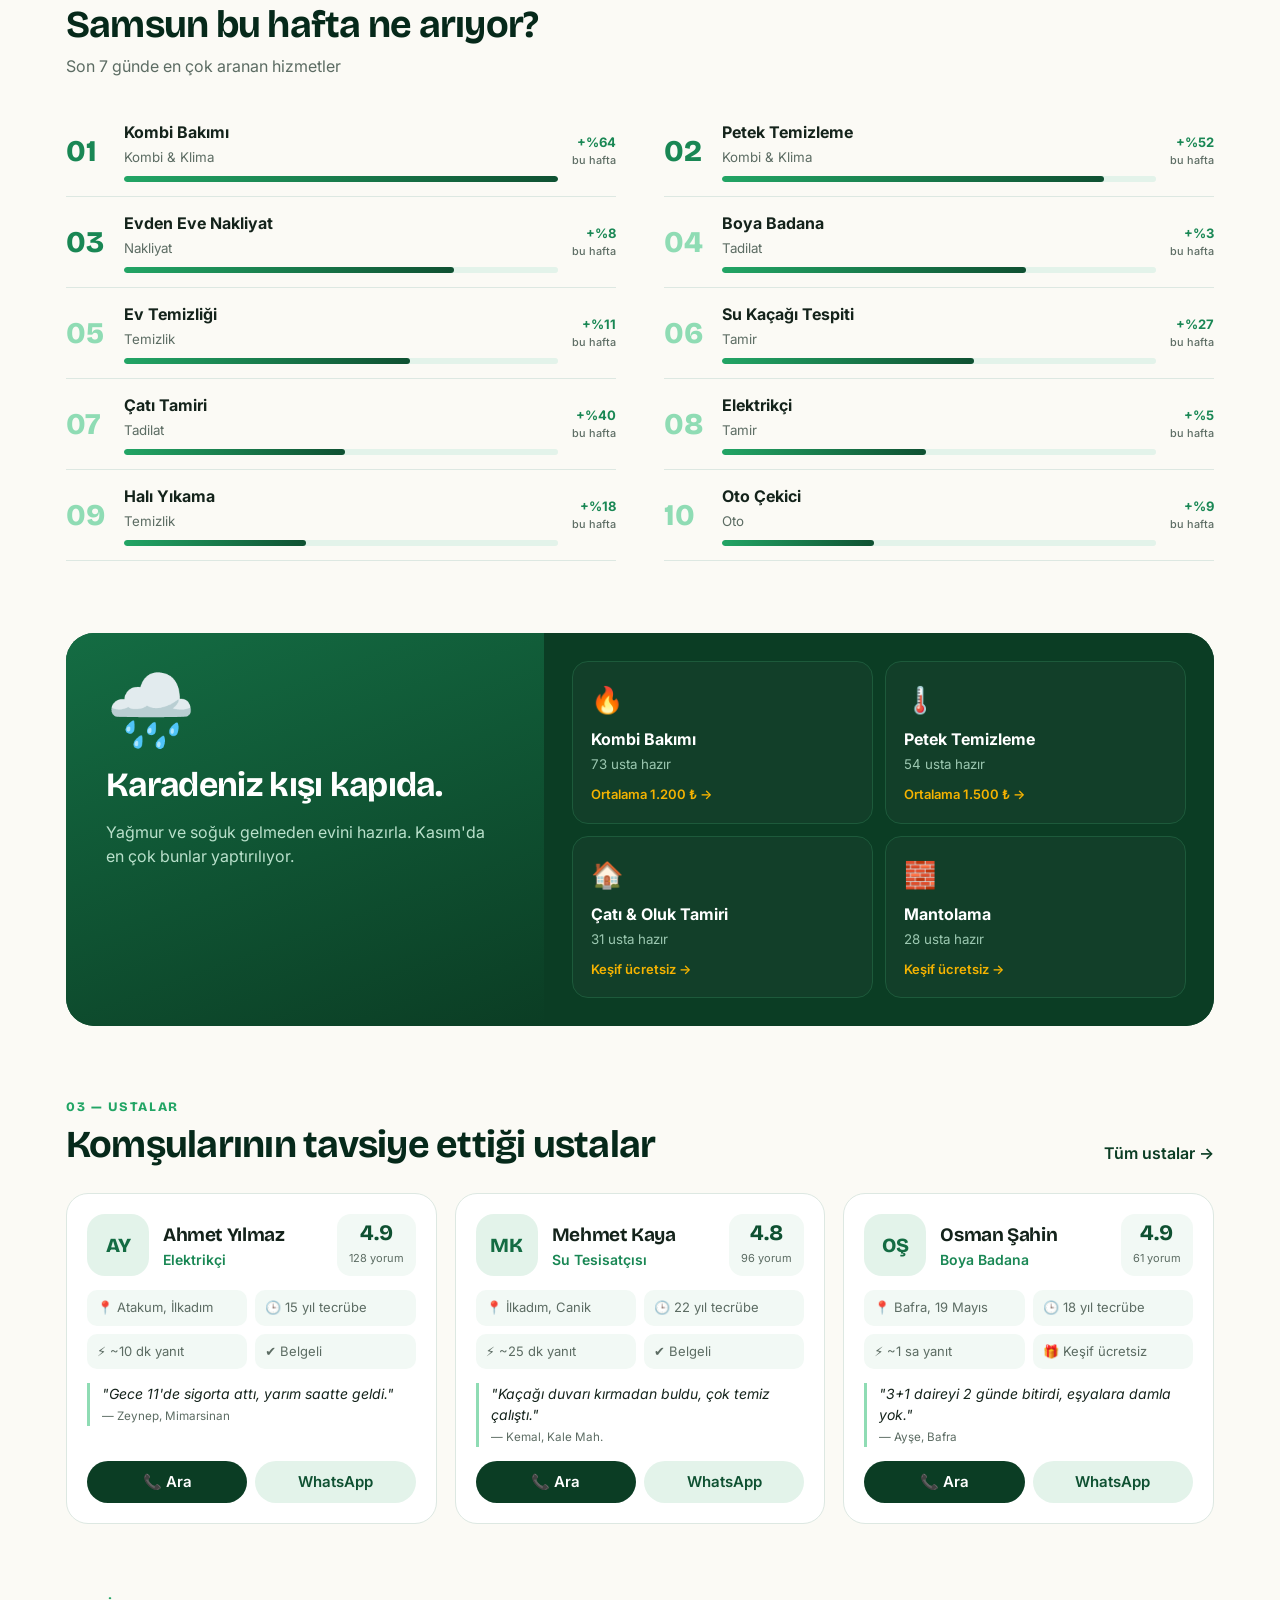
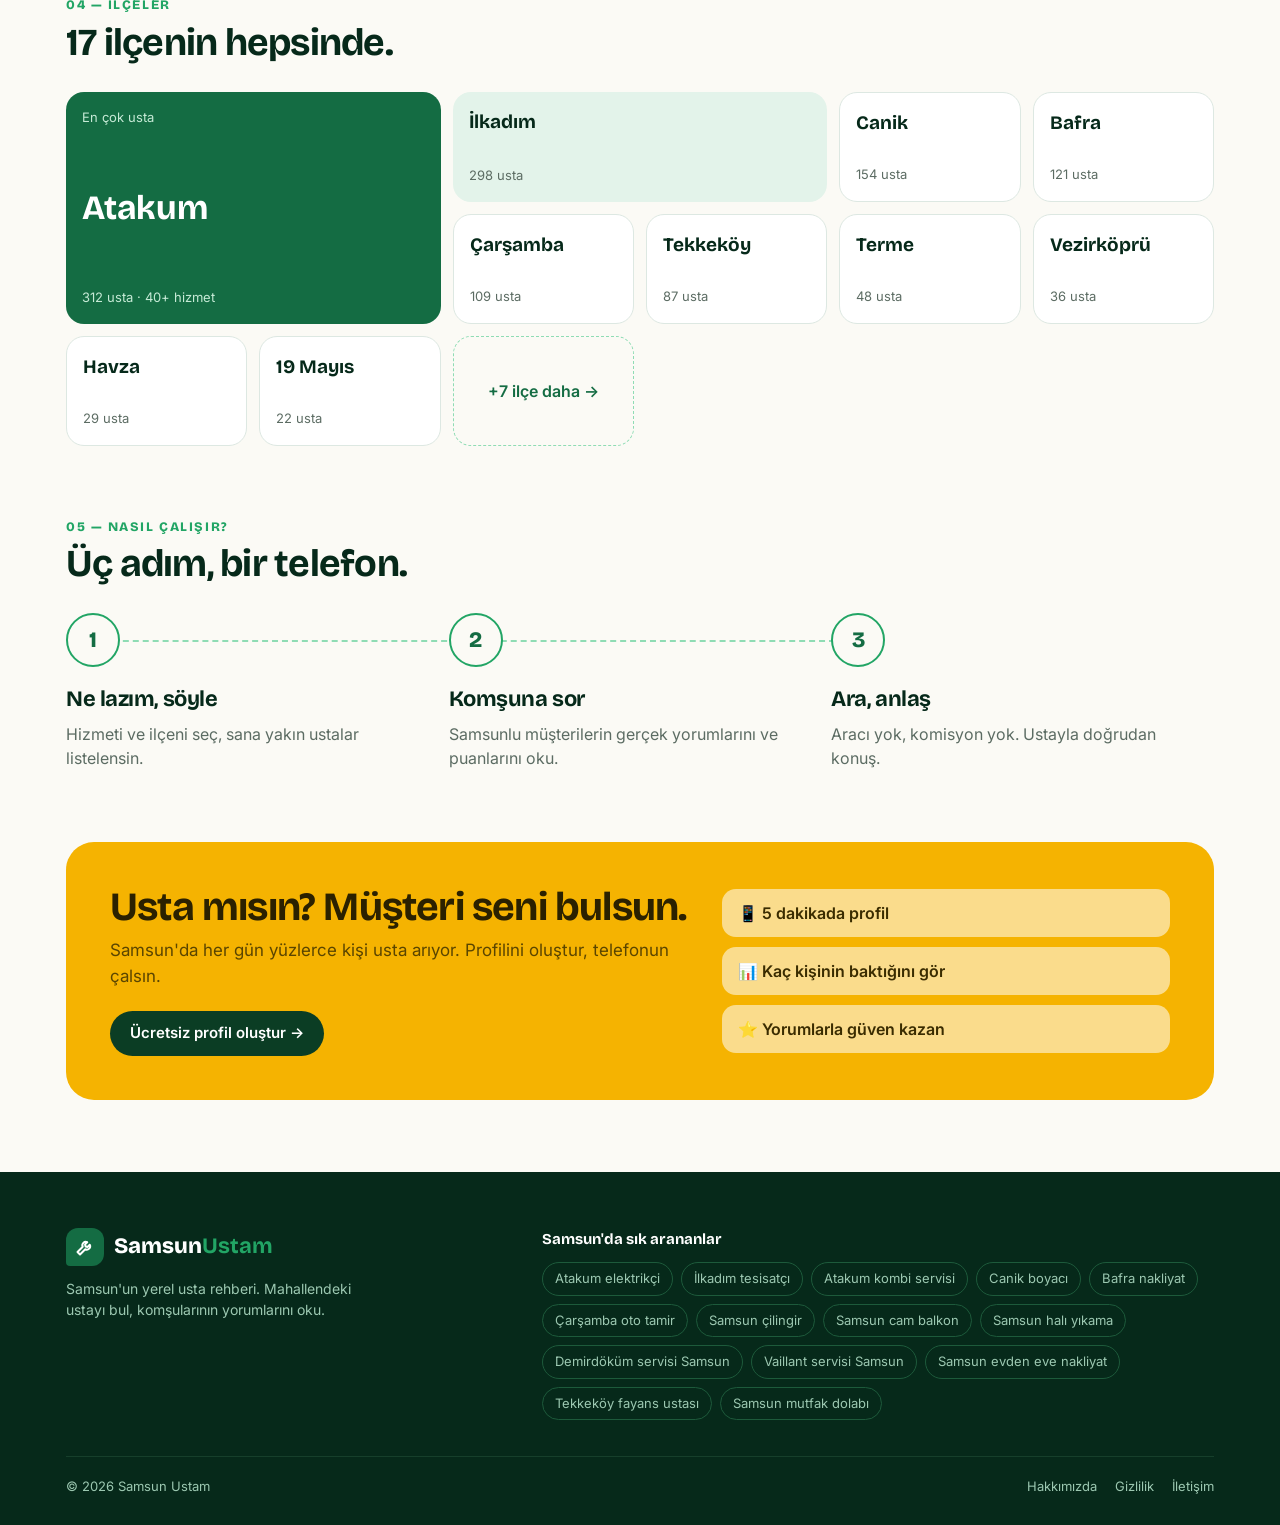
==== commit 5b8d4114: "Ana sayfa yeni, özgün tasarımla baştan yapıldı Co-Authored-By: Claude Opus 5.5 <noreply@anthropic.co" ====
--- a/index.html
+++ b/index.html
@@ -5,279 +5,403 @@
 <meta name="viewport" content="width=device-width, initial-scale=1">
 <title>Samsun Ustam – Samsun'un Ustaları Tek Yerde</title>
 <link rel="preconnect" href="https://fonts.googleapis.com">
-<link href="https://fonts.googleapis.com/css2?family=Inter:wght@400;500;600;700;800&display=swap" rel="stylesheet">
+<link href="https://fonts.googleapis.com/css2?family=Bricolage+Grotesque:wght@600;700;800&family=Inter:wght@400;500;600;700&display=swap" rel="stylesheet">
 <style>
 :root{
-  --g900:#0b3d24; --g800:#0f5132; --g700:#146c43; --g600:#198754; --g500:#22a565;
-  --g100:#e6f4ec; --g50:#f3faf6;
-  --accent:#f5b301; --ink:#1b2a22; --muted:#5f6f66; --line:#dfe9e3; --white:#fff;
-  --radius:14px; --shadow:0 6px 24px rgba(15,81,50,.10);
+  --g950:#06291a; --g900:#0b3d24; --g800:#0f5132; --g700:#146c43; --g600:#198754; --g500:#22a565; --g300:#8fdcb4;
+  --g100:#e3f3ea; --g50:#f2f9f5; --cream:#fbfaf5;
+  --accent:#f5b301; --coral:#ff6b4a; --ink:#14231b; --muted:#5c6c63; --line:#dde8e2; --white:#fff;
+  --r:18px; --shadow:0 10px 30px rgba(11,61,36,.10);
+  --head:"Bricolage Grotesque",Inter,system-ui,sans-serif;
 }
 *{box-sizing:border-box;margin:0;padding:0}
-body{font-family:Inter,system-ui,-apple-system,Segoe UI,Roboto,sans-serif;color:var(--ink);background:var(--g50);line-height:1.5}
+body{font-family:Inter,system-ui,-apple-system,Segoe UI,Roboto,sans-serif;color:var(--ink);background:var(--cream);line-height:1.5}
 a{color:inherit;text-decoration:none}
+button{font:inherit;cursor:pointer;border:0;background:none;color:inherit}
 .wrap{max-width:1180px;margin:0 auto;padding:0 16px}
-
-/* Top bar */
-.topbar{background:var(--g900);color:#cfe8da;font-size:13px}
-.topbar .wrap{display:flex;justify-content:space-between;gap:12px;padding-top:7px;padding-bottom:7px}
+h1,h2,h3{font-family:var(--head);letter-spacing:-.02em}
+
 /* Header */
-header{background:var(--white);border-bottom:1px solid var(--line);position:sticky;top:0;z-index:5}
-header .wrap{display:flex;align-items:center;justify-content:space-between;height:70px;gap:16px}
-.logo{display:flex;align-items:center;gap:10px;font-weight:800;font-size:22px;color:var(--g800)}
-.logo .mark{width:40px;height:40px;border-radius:10px;background:linear-gradient(135deg,var(--g600),var(--g800));display:grid;place-items:center}
-.logo span b{color:var(--g500)}
-nav{display:flex;gap:26px;font-weight:500;color:var(--muted)}
+header{position:sticky;top:0;z-index:10;background:rgba(251,250,245,.9);backdrop-filter:blur(10px);border-bottom:1px solid var(--line)}
+header .wrap{display:flex;align-items:center;justify-content:space-between;height:68px;gap:16px}
+.logo{display:flex;align-items:center;gap:10px;font-family:var(--head);font-weight:800;font-size:22px;color:var(--g900)}
+.logo .mark{width:38px;height:38px;border-radius:12px 12px 12px 4px;background:var(--g700);display:grid;place-items:center}
+.logo b{color:var(--g500)}
+nav{display:flex;gap:28px;font-weight:500;color:var(--muted);font-size:15px}
 nav a:hover{color:var(--g700)}
-.hbtns{display:flex;gap:10px}
-.btn{display:inline-flex;align-items:center;gap:8px;padding:10px 18px;border-radius:10px;font-weight:600;font-size:15px;border:0;cursor:pointer}
-.btn-ghost{color:var(--g700);border:1.5px solid var(--g600);background:transparent}
-.btn-main{background:var(--g600);color:#fff}
-.btn-main:hover{background:var(--g700)}
-.btn-accent{background:var(--accent);color:#2b2100}
+.hbtns{display:flex;gap:10px;align-items:center}
+.btn{display:inline-flex;align-items:center;justify-content:center;gap:8px;padding:11px 20px;border-radius:999px;font-weight:600;font-size:15px;white-space:nowrap}
+.btn-dark{background:var(--g900);color:#fff}
+.btn-dark:hover{background:var(--g700)}
+.btn-line{border:1.5px solid var(--g900);color:var(--g900)}
+.link{font-weight:600;color:var(--g900)}
 
 /* Hero */
-.hero{background:radial-gradient(1200px 400px at 85% 0%,#2bb673 0%,transparent 60%),linear-gradient(135deg,var(--g800),var(--g900));color:#fff;padding:64px 0 90px;position:relative;overflow:hidden}
-.hero h1{font-size:44px;line-height:1.15;font-weight:800;max-width:640px}
-.hero h1 em{font-style:normal;color:#8ff0bd}
-.hero p{margin-top:14px;color:#cfe8da;font-size:18px;max-width:560px}
-.search{margin-top:30px;background:#fff;border-radius:16px;padding:10px;display:grid;grid-template-columns:1.4fr 1fr auto;gap:10px;max-width:820px;box-shadow:0 20px 50px rgba(0,0,0,.25)}
-.field{display:flex;align-items:center;gap:10px;padding:0 14px;border-radius:10px;background:var(--g50);color:var(--muted);min-height:52px}
-.field input,.field select{border:0;background:transparent;font:inherit;color:var(--ink);width:100%;outline:none}
-.search .btn{padding:0 28px;font-size:16px}
-.stats{display:flex;gap:40px;margin-top:34px;flex-wrap:wrap}
-.stats div b{display:block;font-size:28px}
-.stats div{color:#cfe8da;font-size:14px}
-.stats b{color:#fff}
+.hero{position:relative;padding:56px 0 120px;overflow:hidden}
+.hero .wrap{display:grid;grid-template-columns:1.15fr .85fr;gap:40px;align-items:center}
+.eyebrow{display:inline-flex;align-items:center;gap:8px;background:var(--g100);color:var(--g800);font-weight:600;font-size:13px;padding:6px 12px;border-radius:999px}
+.eyebrow i{width:8px;height:8px;border-radius:50%;background:var(--g500);box-shadow:0 0 0 4px rgba(34,165,101,.2)}
+.hero h1{font-size:60px;line-height:1.02;font-weight:800;color:var(--g950);margin:18px 0 16px}
+.hero h1 .hl{color:var(--g600);position:relative}
+.hero h1 .hl:after{content:"";position:absolute;left:0;right:0;bottom:4px;height:12px;background:var(--accent);opacity:.35;z-index:-1;border-radius:4px}
+.hero p.lead{font-size:18px;color:var(--muted);max-width:520px}
+
+/* Sentence search */
+.ask{margin-top:28px;background:#fff;border:1.5px solid var(--line);border-radius:22px;padding:18px 20px;box-shadow:var(--shadow);max-width:600px}
+.ask .sent{font-family:var(--head);font-size:24px;font-weight:700;color:var(--g950);display:flex;flex-wrap:wrap;align-items:center;gap:8px}
+.ask select{font:inherit;color:var(--g600);border:0;border-bottom:3px dashed var(--g300);background:transparent;padding:0 4px;outline:none;cursor:pointer}
+.ask .row{display:flex;justify-content:space-between;align-items:center;margin-top:16px;gap:12px;flex-wrap:wrap}
+.quick{display:flex;gap:6px;flex-wrap:wrap}
+.quick a{font-size:13px;padding:5px 11px;border-radius:999px;background:var(--g50);border:1px solid var(--line);color:var(--muted)}
+.quick a:hover{border-color:var(--g500);color:var(--g700)}
+
+/* Hero visual */
+.stage{position:relative;height:440px}
+.blob{position:absolute;inset:20px 0 0 30px;background:radial-gradient(circle at 30% 30%,var(--g500),var(--g800));border-radius:46% 54% 42% 58%/52% 44% 56% 48%}
+.float{position:absolute;background:#fff;border-radius:16px;box-shadow:0 18px 40px rgba(6,41,26,.18);padding:14px 16px}
+.f1{left:0;top:70px;width:270px}
+.f1 .top{display:flex;gap:12px;align-items:center}
+.av{width:48px;height:48px;border-radius:14px;background:var(--g100);color:var(--g700);display:grid;place-items:center;font-weight:800;font-family:var(--head);flex:none}
+.float small{color:var(--muted);font-size:12.5px;display:block}
+.f1 .tags{display:flex;gap:6px;margin-top:10px;flex-wrap:wrap}
+.tag{font-size:11.5px;font-weight:600;padding:3px 9px;border-radius:999px;background:var(--g100);color:var(--g700)}
+.tag.y{background:#fff3cc;color:#8a6200}
+.f2{right:0;top:210px;width:240px;display:flex;gap:10px;align-items:center}
+.f2 .dot{width:36px;height:36px;border-radius:50%;background:var(--g500);color:#fff;display:grid;place-items:center;flex:none}
+.f3{left:40px;bottom:10px;display:flex;align-items:center;gap:12px}
+.f3 b{font-family:var(--head);font-size:26px;color:var(--g800)}
+.wave{position:absolute;left:0;right:0;bottom:-1px;line-height:0}
+
+/* Emergency band */
+.sos{background:var(--g950);color:#fff;padding:26px 0}
+.sos .wrap{display:flex;align-items:center;gap:24px;justify-content:space-between;flex-wrap:wrap}
+.sos h2{font-size:24px;display:flex;align-items:center;gap:10px}
+.sos h2 span{background:var(--coral);font-family:Inter;font-size:12px;font-weight:700;padding:4px 10px;border-radius:999px;letter-spacing:.04em}
+.sos p{color:#9cc8b1;font-size:14px}
+.sos .list{display:flex;gap:10px;flex-wrap:wrap}
+.sos .list a{display:flex;align-items:center;gap:8px;padding:10px 16px;border-radius:12px;background:#0f3d27;border:1px solid #1d5a3b;font-weight:600;font-size:14px}
+.sos .list a:hover{background:var(--g700)}
 
 /* Sections */
-section{padding:56px 0}
-.sec-head{display:flex;justify-content:space-between;align-items:end;margin-bottom:24px;gap:16px}
-.sec-head h2{font-size:28px;font-weight:800;color:var(--g900)}
-.sec-head p{color:var(--muted)}
-.sec-head a{color:var(--g600);font-weight:600;white-space:nowrap}
-
-/* Categories */
-.cats{margin-top:-50px;padding-top:0;position:relative;z-index:2}
-.cat-grid{display:grid;grid-template-columns:repeat(6,1fr);gap:14px}
-.cat{background:#fff;border-radius:var(--radius);padding:20px 14px;text-align:center;box-shadow:var(--shadow);border:1px solid transparent;transition:.2s}
-.cat:hover{border-color:var(--g500);transform:translateY(-3px)}
-.cat .ic{width:54px;height:54px;border-radius:14px;background:var(--g100);display:grid;place-items:center;margin:0 auto 10px;font-size:26px}
-.cat b{display:block;font-size:15px}
-.cat small{color:var(--muted)}
-
-/* Usta cards */
-.grid{display:grid;grid-template-columns:repeat(4,1fr);gap:18px}
-.card{background:#fff;border-radius:var(--radius);overflow:hidden;box-shadow:var(--shadow);display:flex;flex-direction:column}
-.card .top{height:92px;background:linear-gradient(135deg,var(--g500),var(--g800));position:relative}
-.badge{position:absolute;top:10px;right:10px;background:#fff;color:var(--g700);font-size:11px;font-weight:700;padding:4px 8px;border-radius:20px}
-.avatar{width:76px;height:76px;border-radius:50%;border:4px solid #fff;background:var(--g100);display:grid;place-items:center;font-weight:800;font-size:24px;color:var(--g700);margin:-40px auto 0;position:relative}
-.card .body{padding:10px 18px 18px;text-align:center;flex:1;display:flex;flex-direction:column}
-.card h3{font-size:17px;margin-top:6px}
-.card .job{color:var(--g600);font-weight:600;font-size:14px}
-.card .loc{color:var(--muted);font-size:13px;margin-top:4px}
-.stars{color:var(--accent);font-size:14px;margin-top:8px}
-.stars span{color:var(--muted)}
-.card .acts{display:grid;grid-template-columns:1fr 1fr;gap:8px;margin-top:auto;padding-top:14px}
-.card .acts .btn{justify-content:center;padding:9px 10px;font-size:14px}
-.btn-wa{background:#e8f8ee;color:var(--g700)}
-
-/* Districts */
-.districts{background:#fff}
-.chips{display:flex;flex-wrap:wrap;gap:10px}
-.chip{padding:10px 16px;border-radius:30px;background:var(--g50);border:1px solid var(--line);font-weight:500}
-.chip:hover{background:var(--g600);color:#fff;border-color:var(--g600)}
-.chip small{color:var(--muted);margin-left:4px}
-
-/* How */
-.steps{display:grid;grid-template-columns:repeat(3,1fr);gap:18px}
-.step{background:#fff;border-radius:var(--radius);padding:26px;box-shadow:var(--shadow)}
-.step .n{width:40px;height:40px;border-radius:50%;background:var(--g600);color:#fff;display:grid;place-items:center;font-weight:800;margin-bottom:12px}
-.step h3{color:var(--g900);margin-bottom:6px}
+section{padding:72px 0}
+.shead{display:flex;justify-content:space-between;align-items:flex-end;gap:16px;margin-bottom:28px}
+.shead h2{font-size:38px;line-height:1.1;color:var(--g950);max-width:620px}
+.shead p{color:var(--muted);margin-top:8px}
+.num{font-family:var(--head);font-weight:800;color:var(--g500);font-size:13px;letter-spacing:.12em;display:block;margin-bottom:6px}
+
+/* Category explorer */
+.explorer{display:grid;grid-template-columns:300px 1fr;background:#fff;border-radius:24px;box-shadow:var(--shadow);overflow:hidden;border:1px solid var(--line)}
+.tabs{background:var(--g50);padding:12px;display:flex;flex-direction:column;gap:2px;border-right:1px solid var(--line)}
+.tabs button{display:flex;align-items:center;gap:12px;text-align:left;padding:12px 14px;border-radius:12px;font-weight:600;color:var(--muted);font-size:15px}
+.tabs button .e{width:36px;height:36px;border-radius:10px;background:#fff;display:grid;place-items:center;font-size:18px;flex:none}
+.tabs button small{margin-left:auto;font-weight:500;font-size:12px}
+.tabs button:hover{color:var(--g900)}
+.tabs button.on{background:var(--g900);color:#fff}
+.tabs button.on .e{background:var(--g700)}
+.panel{padding:30px 34px;display:none}
+.panel.on{display:block}
+.panel h3{font-size:30px;color:var(--g950)}
+.panel>p{color:var(--muted);margin:6px 0 22px}
+.subs{display:grid;grid-template-columns:repeat(3,1fr);gap:10px}
+.subs a{display:flex;justify-content:space-between;align-items:center;gap:8px;padding:14px 16px;border-radius:14px;border:1px solid var(--line);font-weight:500;transition:.15s}
+.subs a small{color:var(--muted);font-size:12px;white-space:nowrap}
+.subs a:hover{border-color:var(--g500);background:var(--g50);transform:translateX(2px)}
+.panel .foot{display:flex;justify-content:space-between;align-items:center;margin-top:24px;padding-top:20px;border-top:1px dashed var(--line);gap:12px;flex-wrap:wrap}
+.panel .foot span{color:var(--muted);font-size:14px}
+
+/* Trending ranking */
+.trend-wrap{display:grid;grid-template-columns:1fr 1fr;gap:0 48px}
+.rank{display:grid;grid-template-columns:44px 1fr auto;gap:14px;align-items:center;padding:14px 0;border-bottom:1px solid var(--line)}
+.rank .n{font-family:var(--head);font-size:30px;font-weight:800;color:var(--g300)}
+.rank:nth-child(-n+3) .n{color:var(--g600)}
+.rank b{display:block;font-size:16px}
+.rank .meter{height:6px;background:var(--g100);border-radius:6px;margin-top:8px;overflow:hidden}
+.rank .meter i{display:block;height:100%;background:linear-gradient(90deg,var(--g500),var(--g800));border-radius:6px}
+.rank .ch{font-size:13px;font-weight:700;color:var(--g600);text-align:right}
+.rank .ch small{display:block;color:var(--muted);font-weight:500}
+
+/* Season */
+.season{display:grid;grid-template-columns:1fr 1.4fr;background:var(--g800);border-radius:28px;overflow:hidden;color:#fff}
+.season .l{padding:40px;background:linear-gradient(160deg,var(--g700),var(--g900))}
+.season .l .big{font-size:72px;line-height:1}
+.season h2{font-size:34px;margin:14px 0 10px}
+.season .l p{color:#b9e0cb}
+.season .r{padding:28px;display:grid;grid-template-columns:1fr 1fr;gap:12px;background:var(--g900)}
+.sc{background:#123f29;border:1px solid #1d5a3b;border-radius:16px;padding:18px}
+.sc:hover{border-color:var(--g500)}
+.sc .e{font-size:26px}
+.sc b{display:block;margin-top:8px}
+.sc small{color:#9cc8b1}
+.sc .p{margin-top:10px;font-size:13px;font-weight:600;color:var(--accent)}
+
+/* Ustalar */
+.ustalar{display:grid;grid-template-columns:repeat(3,1fr);gap:18px}
+.uc{background:#fff;border:1px solid var(--line);border-radius:22px;padding:20px;display:flex;flex-direction:column;gap:14px;transition:.2s}
+.uc:hover{box-shadow:var(--shadow);transform:translateY(-3px)}
+.uc .top{display:flex;gap:14px;align-items:center}
+.uc .av{width:62px;height:62px;border-radius:18px;font-size:20px}
+.uc h3{font-size:19px}
+.uc .job{color:var(--g600);font-weight:600;font-size:14px}
+.uc .score{margin-left:auto;text-align:center;background:var(--g50);border-radius:14px;padding:8px 12px}
+.uc .score b{font-family:var(--head);font-size:22px;color:var(--g800);display:block;line-height:1}
+.uc .score small{font-size:11px;color:var(--muted)}
+.uc .info{display:grid;grid-template-columns:1fr 1fr;gap:8px;font-size:13px;color:var(--muted)}
+.uc .info span{background:var(--g50);border-radius:10px;padding:8px 10px}
+.uc blockquote{font-size:14px;border-left:3px solid var(--g300);padding-left:12px;font-style:italic}
+.uc blockquote small{display:block;color:var(--muted);font-style:normal;margin-top:4px}
+.uc .acts{display:flex;gap:8px;margin-top:auto}
+.uc .acts .btn{flex:1;padding:10px}
+.btn-wa{background:var(--g100);color:var(--g800)}
+
+/* Districts bento */
+.bento{display:grid;grid-template-columns:repeat(6,1fr);grid-auto-rows:110px;gap:12px}
+.d{border-radius:18px;padding:16px;display:flex;flex-direction:column;justify-content:space-between;background:#fff;border:1px solid var(--line);transition:.2s}
+.d:hover{border-color:var(--g500);background:var(--g50)}
+.d b{font-family:var(--head);font-size:19px;color:var(--g950)}
+.d small{color:var(--muted);font-size:13px}
+.d.xl{grid-column:span 2;grid-row:span 2;background:var(--g700);color:#fff;border:0}
+.d.xl b{color:#fff;font-size:34px}
+.d.xl small{color:#c6ead6}
+.d.lg{grid-column:span 2;background:var(--g100);border:0}
+.d.more{background:transparent;border:1.5px dashed var(--g300);align-items:center;justify-content:center;color:var(--g700);font-weight:600}
+
+/* Steps */
+.steps{display:grid;grid-template-columns:repeat(3,1fr);position:relative}
+.step{padding-right:24px}
+.step .c{width:54px;height:54px;border-radius:50%;background:var(--cream);border:2px solid var(--g500);display:grid;place-items:center;font-family:var(--head);font-weight:800;font-size:22px;color:var(--g700);position:relative;z-index:1}
+.steps:before{content:"";position:absolute;top:27px;left:27px;right:33%;border-top:2px dashed var(--g300)}
+.step h3{font-size:22px;margin:16px 0 6px;color:var(--g950)}
 .step p{color:var(--muted)}
 
-/* CTA */
-.cta{background:linear-gradient(135deg,var(--g600),var(--g800));color:#fff;border-radius:20px;padding:40px;display:flex;justify-content:space-between;align-items:center;gap:20px}
-.cta h2{font-size:28px}
-.cta p{color:#d6f0e2;margin-top:6px}
-
-footer{background:var(--g900);color:#b7d6c4;padding:48px 0 24px;margin-top:56px}
-.fgrid{display:grid;grid-template-columns:1.5fr 1fr 1fr 1fr;gap:28px}
-footer h4{color:#fff;margin-bottom:12px}
-footer li{list-style:none;margin:6px 0;font-size:14px}
-.copy{border-top:1px solid #1f5a3c;margin-top:30px;padding-top:18px;font-size:13px;text-align:center}
-
-@media (max-width:960px){
+/* Join CTA */
+.join{background:var(--accent);border-radius:28px;padding:44px;display:grid;grid-template-columns:1.3fr 1fr;gap:30px;align-items:center}
+.join h2{font-size:40px;line-height:1.05;color:#2b2100}
+.join p{color:#5a4500;margin-top:10px;font-size:17px}
+.join ul{list-style:none;display:flex;flex-direction:column;gap:10px}
+.join li{background:rgba(255,255,255,.55);border-radius:14px;padding:12px 16px;font-weight:600;color:#3a2c00}
+.join .btn{margin-top:22px}
+
+/* Footer */
+footer{background:var(--g950);color:#9cc8b1;padding:56px 0 28px;margin-top:72px}
+.ftop{display:grid;grid-template-columns:1.3fr 2fr;gap:40px}
+footer .logo{color:#fff}
+footer p{font-size:14px;margin-top:12px;max-width:320px}
+footer h4{color:#fff;font-size:15px;margin-bottom:12px;font-family:var(--head)}
+.cloud{display:flex;flex-wrap:wrap;gap:8px}
+.cloud a{font-size:13px;padding:6px 12px;border-radius:999px;border:1px solid #1d5a3b}
+.cloud a:hover{background:var(--g800);color:#fff}
+.fbot{display:flex;justify-content:space-between;gap:16px;flex-wrap:wrap;border-top:1px solid #163f2b;margin-top:36px;padding-top:20px;font-size:13px}
+.fbot div{display:flex;gap:18px}
+
+/* Responsive */
+@media (max-width:1000px){
   nav{display:none}
-  .cat-grid{grid-template-columns:repeat(3,1fr)}
-  .grid{grid-template-columns:repeat(2,1fr)}
-  .fgrid{grid-template-columns:1fr 1fr}
+  .hero .wrap{grid-template-columns:1fr}
+  .stage{height:360px;max-width:460px}
+  .explorer{grid-template-columns:1fr}
+  .tabs{flex-direction:row;overflow-x:auto;border-right:0;border-bottom:1px solid var(--line)}
+  .tabs button{flex:none}
+  .tabs button small{display:none}
+  .subs{grid-template-columns:repeat(2,1fr)}
+  .ustalar{grid-template-columns:1fr 1fr}
+  .season{grid-template-columns:1fr}
+  .bento{grid-template-columns:repeat(4,1fr)}
+  .join{grid-template-columns:1fr}
+  .ftop{grid-template-columns:1fr}
 }
 @media (max-width:640px){
-  .topbar .wrap span:last-child{display:none}
-  .hbtns .btn-ghost{display:none}
-  .hero{padding:40px 0 80px}
-  .hero h1{font-size:30px}
-  .hero p{font-size:16px}
-  .search{grid-template-columns:1fr}
-  .search .btn{min-height:50px;justify-content:center}
-  .stats{gap:22px}
-  .cat-grid{grid-template-columns:repeat(2,1fr)}
-  .grid{grid-template-columns:1fr}
-  .steps{grid-template-columns:1fr}
-  .cta{flex-direction:column;align-items:flex-start;padding:28px}
-  .sec-head{flex-direction:column;align-items:flex-start}
-  .fgrid{grid-template-columns:1fr}
-}
-
-/* Trend cards */
-.trend{display:grid;grid-template-columns:repeat(4,1fr);gap:16px}
-.tcard{background:#fff;border-radius:var(--radius);overflow:hidden;box-shadow:var(--shadow);border:1px solid var(--line);transition:.2s}
-.tcard:hover{transform:translateY(-3px);border-color:var(--g500)}
-.timg{height:120px;display:grid;place-items:center;font-size:52px;background:linear-gradient(135deg,#d9f2e4,#a9dfc2)}
-.tcard:nth-child(3n+2) .timg{background:linear-gradient(135deg,#e6f4ec,#c5e8d4)}
-.tcard:nth-child(3n) .timg{background:linear-gradient(135deg,#cdeedd,#8fd3ae)}
-.tbody{padding:12px 14px 14px}
-.tbody b{display:block;color:var(--g700);font-size:15px;margin-bottom:4px}
-.tbody small{display:block;color:var(--muted);font-size:12.5px}
-/* All services */
-.allsvc{background:#fff}
-.groups{display:grid;grid-template-columns:repeat(5,1fr);gap:26px 22px}
-.grp h3{font-size:15px;color:var(--g900);margin-bottom:8px;padding-bottom:6px;border-bottom:2px solid var(--g100)}
-.grp ul{list-style:none}
-.grp li{margin:5px 0;font-size:14px;color:var(--muted)}
-.grp li a:hover{color:var(--g600);text-decoration:underline}
-/* Popular */
-.popular{display:grid;grid-template-columns:repeat(4,1fr);gap:12px 24px}
-.popular a{font-weight:500;text-decoration:underline;text-decoration-color:#b7d6c4;text-underline-offset:3px}
-.popular a:hover{color:var(--g600);text-decoration-color:var(--g600)}
-@media (max-width:960px){
-  .trend{grid-template-columns:repeat(3,1fr)}
-  .groups{grid-template-columns:repeat(3,1fr)}
-  .popular{grid-template-columns:repeat(2,1fr)}
-}
-@media (max-width:640px){
-  .trend{grid-template-columns:repeat(2,1fr);gap:12px}
-  .timg{height:90px;font-size:40px}
-  .groups{grid-template-columns:1fr 1fr;gap:20px 16px}
-  .popular{grid-template-columns:1fr 1fr;font-size:14px}
+  .hbtns .btn-line{display:none}
+  .hero{padding:32px 0 90px}
+  .hero h1{font-size:40px}
+  .ask .sent{font-size:20px}
+  .stage{display:none}
+  .f1{width:240px;top:30px}
+  .f2{top:170px;width:210px}
+  section{padding:52px 0}
+  .shead{flex-direction:column;align-items:flex-start}
+  .shead h2{font-size:30px}
+  .panel{padding:22px 18px}
+  .panel h3{font-size:24px}
+  .subs{grid-template-columns:1fr}
+  .trend-wrap{grid-template-columns:1fr}
+  .season .l{padding:28px}
+  .season .r{padding:16px;gap:10px}
+  .ustalar{grid-template-columns:1fr}
+  .bento{grid-template-columns:repeat(2,1fr);grid-auto-rows:96px}
+  .d.xl{grid-row:span 1}
+  .d.xl b{font-size:26px}
+  .steps{grid-template-columns:1fr;gap:26px}
+  .steps:before{display:none}
+  .join{padding:28px}
+  .join h2{font-size:30px}
 }
 </style>
 </head>
 <body>
 
-<div class="topbar"><div class="wrap"><span>📍 Samsun'un 17 ilçesinde güvenilir ustalar</span><span>📞 Destek: 0362 000 00 00</span></div></div>
-
 <header><div class="wrap">
-  <a class="logo" href="#"><div class="mark"><svg width="22" height="22" viewBox="0 0 24 24" fill="none" stroke="#fff" stroke-width="2.4" stroke-linecap="round" stroke-linejoin="round"><path d="M14.7 6.3a4 4 0 0 0-5.4 5.4L3 18l3 3 6.3-6.3a4 4 0 0 0 5.4-5.4l-2.6 2.6-2.4-.6-.6-2.4z"/></svg></div><span>Samsun<b>Ustam</b></span></a>
-  <nav><a href="#">Ana Sayfa</a><a href="#">Kategoriler</a><a href="#">İlçeler</a><a href="#">Nasıl Çalışır?</a><a href="#">İletişim</a></nav>
-  <div class="hbtns"><a class="btn btn-ghost" href="#">Giriş Yap</a><a class="btn btn-main" href="#">Usta Kaydı</a></div>
+  <a class="logo" href="#"><div class="mark"><svg width="20" height="20" viewBox="0 0 24 24" fill="none" stroke="#fff" stroke-width="2.4" stroke-linecap="round" stroke-linejoin="round"><path d="M14.7 6.3a4 4 0 0 0-5.4 5.4L3 18l3 3 6.3-6.3a4 4 0 0 0 5.4-5.4l-2.6 2.6-2.4-.6-.6-2.4z"/></svg></div><span>Samsun<b>Ustam</b></span></a>
+  <nav><a href="#hizmetler">Hizmetler</a><a href="#ustalar">Ustalar</a><a href="#ilceler">İlçeler</a><a href="#nasil">Nasıl Çalışır?</a></nav>
+  <div class="hbtns"><a class="btn btn-line" href="#">Giriş</a><a class="btn btn-dark" href="#">Usta mısın?</a></div>
 </div></header>
 
 <div class="hero"><div class="wrap">
-  <h1>Samsun'daki <em>en iyi ustalar</em> tek bir yerde</h1>
-  <p>Elektrikçiden tesisatçıya, boyacıdan kombi servisine; mahallendeki güvenilir ustayı bul, yorumları oku, hemen ara.</p>
-  <form class="search" onsubmit="return false">
-    <label class="field">🔍 <input placeholder="Hangi ustayı arıyorsun? (örn. elektrikçi)"></label>
-    <label class="field">📍 <select><option>Tüm İlçeler</option><option>Atakum</option><option>İlkadım</option><option>Canik</option><option>Tekkeköy</option><option>Bafra</option><option>Çarşamba</option></select></label>
-    <button class="btn btn-accent">Usta Bul</button>
-  </form>
-  <div class="stats"><div><b>1.200+</b>Kayıtlı Usta</div><div><b>120+</b>Hizmet</div><div><b>17</b>İlçe</div><div><b>8.500+</b>Müşteri Yorumu</div></div>
+  <div>
+    <span class="eyebrow"><i></i> Şu an 214 usta çevrimiçi</span>
+    <h1>Evde bir şey mi bozuldu? <span class="hl">Samsun'da ustası var.</span></h1>
+    <p class="lead">Atakum'dan Bafra'ya, mahallendeki güvenilir ustayı bul. Yorumları oku, tek dokunuşla ara.</p>
+    <form class="ask" onsubmit="return false">
+      <div class="sent">Bana bir
+        <select><option>elektrikçi</option><option>tesisatçı</option><option>kombici</option><option>boyacı</option><option>nakliyeci</option><option>temizlikçi</option><option>çilingir</option></select>
+        lazım,
+        <select id="ilce"><option>Atakum</option><option>İlkadım</option><option>Canik</option><option>Tekkeköy</option><option>Bafra</option><option>Çarşamba</option><option>Terme</option></select><span id="ek">'da</span>.
+      </div>
+      <div class="row">
+        <div class="quick"><a href="#">Kombi bakımı</a><a href="#">Su kaçağı</a><a href="#">Boya badana</a></div>
+        <button class="btn btn-dark">Ustaları göster →</button>
+      </div>
+    </form>
+  </div>
+  <div class="stage">
+    <div class="blob"></div>
+    <div class="float f1">
+      <div class="top"><div class="av">AY</div><div><b>Ahmet Yılmaz</b><small>Elektrikçi · Atakum</small></div></div>
+      <div class="tags"><span class="tag">✔ Belgeli</span><span class="tag y">★ 4.9</span><span class="tag">Keşif ücretsiz</span></div>
+    </div>
+    <div class="float f2"><div class="dot">✓</div><div><b>Yanıt geldi!</b><small>Mehmet Usta 8 dk içinde döndü</small></div></div>
+    <div class="float f3"><b>8.500+</b><small>Samsunlu komşunun<br>onaylı yorumu</small></div>
+  </div>
+</div>
+<div class="wave"><svg viewBox="0 0 1440 80" preserveAspectRatio="none" width="100%" height="70"><path d="M0 40 C240 80 480 0 720 30 C960 60 1200 10 1440 40 L1440 80 L0 80 Z" fill="#06291a"/></svg></div>
+</div>
+
+<div class="sos"><div class="wrap">
+  <div><h2>Acil mi? <span>7/24</span></h2><p>Gece yarısı da olsa nöbetçi usta bul.</p></div>
+  <div class="list"><a href="#">🔑 Çilingir</a><a href="#">💧 Su Kaçağı</a><a href="#">⚡ Elektrik Arızası</a><a href="#">🔥 Kombi Arızası</a><a href="#">🛻 Oto Çekici</a></div>
 </div></div>
 
-<section class="cats"><div class="wrap">
-  <div class="cat-grid">
-    <a class="cat" href="#"><div class="ic">🏠</div><b>Tadilat & Dekorasyon</b><small>214 usta</small></a>
-    <a class="cat" href="#"><div class="ic">🔧</div><b>Montaj & Tamir</b><small>286 usta</small></a>
-    <a class="cat" href="#"><div class="ic">🧽</div><b>Temizlik</b><small>173 usta</small></a>
-    <a class="cat" href="#"><div class="ic">🚚</div><b>Nakliyat</b><small>98 usta</small></a>
-    <a class="cat" href="#"><div class="ic">🔥</div><b>Kombi & Klima</b><small>159 usta</small></a>
-    <a class="cat" href="#"><div class="ic">⚡</div><b>Elektrik</b><small>184 usta</small></a>
-    <a class="cat" href="#"><div class="ic">🚰</div><b>Su Tesisatı</b><small>142 usta</small></a>
-    <a class="cat" href="#"><div class="ic">🎨</div><b>Boya Badana</b><small>121 usta</small></a>
-    <a class="cat" href="#"><div class="ic">🪚</div><b>Mobilya & Marangoz</b><small>87 usta</small></a>
-    <a class="cat" href="#"><div class="ic">🪟</div><b>Cam, PVC & Alüminyum</b><small>64 usta</small></a>
-    <a class="cat" href="#"><div class="ic">🚗</div><b>Oto & Araç</b><small>156 usta</small></a>
-    <a class="cat" href="#"><div class="ic">➕</div><b>Tüm Hizmetler</b><small>120+ hizmet</small></a>
-  </div>
-</div></section>
-
-<section style="padding-top:44px"><div class="wrap">
-  <div class="sec-head"><div><h2>Haftanın Trend Hizmetleri</h2><p>Samsun'da bu hafta en çok aranan hizmetler</p></div><a href="#">Tümünü gör →</a></div>
-  <div class="trend">
-    <a class="tcard" href="#"><div class="timg">🚚</div><div class="tbody"><b>Evden Eve Nakliyat</b><small>👷 68 usta</small><small>⭐ 4.9 (1.240 yorum)</small></div></a>
-    <a class="tcard" href="#"><div class="timg">🎨</div><div class="tbody"><b>Boya Badana</b><small>👷 121 usta</small><small>⭐ 4.8 (2.310 yorum)</small></div></a>
-    <a class="tcard" href="#"><div class="timg">🧽</div><div class="tbody"><b>Ev Temizliği</b><small>👷 96 usta</small><small>⭐ 4.7 (1.980 yorum)</small></div></a>
-    <a class="tcard" href="#"><div class="timg">🌡️</div><div class="tbody"><b>Kombi Petek Temizleme</b><small>👷 54 usta</small><small>⭐ 4.9 (870 yorum)</small></div></a>
-    <a class="tcard" href="#"><div class="timg">🏚️</div><div class="tbody"><b>Boş Ev Temizliği</b><small>👷 47 usta</small><small>⭐ 4.7 (640 yorum)</small></div></a>
-    <a class="tcard" href="#"><div class="timg">🧱</div><div class="tbody"><b>Fayans Döşeme</b><small>👷 89 usta</small><small>⭐ 4.7 (910 yorum)</small></div></a>
-    <a class="tcard" href="#"><div class="timg">🛋️</div><div class="tbody"><b>Koltuk Taşıma</b><small>👷 38 usta</small><small>⭐ 4.9 (420 yorum)</small></div></a>
-    <a class="tcard" href="#"><div class="timg">🍳</div><div class="tbody"><b>Mutfak Dolabı Yapımı</b><small>👷 41 usta</small><small>⭐ 4.6 (380 yorum)</small></div></a>
-    <a class="tcard" href="#"><div class="timg">📦</div><div class="tbody"><b>Eşya Taşıma</b><small>👷 52 usta</small><small>⭐ 4.9 (760 yorum)</small></div></a>
-    <a class="tcard" href="#"><div class="timg">🛻</div><div class="tbody"><b>Oto Çekici</b><small>👷 29 usta</small><small>⭐ 4.9 (510 yorum)</small></div></a>
-    <a class="tcard" href="#"><div class="timg">🔥</div><div class="tbody"><b>Kombi Tamiri</b><small>👷 73 usta</small><small>⭐ 4.9 (1.120 yorum)</small></div></a>
-    <a class="tcard" href="#"><div class="timg">❄️</div><div class="tbody"><b>Klima Servisi</b><small>👷 63 usta</small><small>⭐ 4.8 (690 yorum)</small></div></a>
-  </div>
-</div></section>
-
-<section style="padding-top:20px"><div class="wrap">
-  <div class="sec-head"><div><h2>Öne Çıkan Ustalar</h2><p>Müşterilerinden en yüksek puanı alan ustalar</p></div><a href="#">Tüm ustalar →</a></div>
-  <div class="grid">
-    <div class="card"><div class="top"><span class="badge">✔ Onaylı</span></div><div class="avatar">AY</div><div class="body"><h3>Ahmet Yılmaz</h3><div class="job">Elektrikçi</div><div class="loc">📍 Atakum · 15 yıl tecrübe</div><div class="stars">★★★★★ <span>4.9 (128)</span></div><div class="acts"><a class="btn btn-main" href="#">📞 Ara</a><a class="btn btn-wa" href="#">WhatsApp</a></div></div></div>
-    <div class="card"><div class="top"><span class="badge">✔ Onaylı</span></div><div class="avatar">MK</div><div class="body"><h3>Mehmet Kaya</h3><div class="job">Su Tesisatçısı</div><div class="loc">📍 İlkadım · 22 yıl tecrübe</div><div class="stars">★★★★★ <span>4.8 (96)</span></div><div class="acts"><a class="btn btn-main" href="#">📞 Ara</a><a class="btn btn-wa" href="#">WhatsApp</a></div></div></div>
-    <div class="card"><div class="top"><span class="badge">✔ Onaylı</span></div><div class="avatar">HD</div><div class="body"><h3>Hasan Demir</h3><div class="job">Kombi Servisi</div><div class="loc">📍 Canik · 10 yıl tecrübe</div><div class="stars">★★★★☆ <span>4.7 (74)</span></div><div class="acts"><a class="btn btn-main" href="#">📞 Ara</a><a class="btn btn-wa" href="#">WhatsApp</a></div></div></div>
-    <div class="card"><div class="top"><span class="badge">✔ Onaylı</span></div><div class="avatar">OŞ</div><div class="body"><h3>Osman Şahin</h3><div class="job">Boya Badana</div><div class="loc">📍 Bafra · 18 yıl tecrübe</div><div class="stars">★★★★★ <span>4.9 (61)</span></div><div class="acts"><a class="btn btn-main" href="#">📞 Ara</a><a class="btn btn-wa" href="#">WhatsApp</a></div></div></div>
-  </div>
-</div></section>
-
-<section class="districts"><div class="wrap">
-  <div class="sec-head"><div><h2>İlçelere Göre Ustalar</h2><p>Sana en yakın ustayı bul</p></div></div>
-  <div class="chips">
-    <a class="chip" href="#">Atakum<small>312</small></a><a class="chip" href="#">İlkadım<small>298</small></a><a class="chip" href="#">Canik<small>154</small></a><a class="chip" href="#">Tekkeköy<small>87</small></a><a class="chip" href="#">Bafra<small>121</small></a><a class="chip" href="#">Çarşamba<small>109</small></a><a class="chip" href="#">Terme<small>48</small></a><a class="chip" href="#">Vezirköprü<small>36</small></a><a class="chip" href="#">Havza<small>29</small></a><a class="chip" href="#">Kavak<small>14</small></a><a class="chip" href="#">Ladik<small>17</small></a><a class="chip" href="#">Alaçam<small>19</small></a><a class="chip" href="#">19 Mayıs<small>22</small></a><a class="chip" href="#">Asarcık<small>6</small></a><a class="chip" href="#">Ayvacık<small>8</small></a><a class="chip" href="#">Salıpazarı<small>9</small></a><a class="chip" href="#">Yakakent<small>7</small></a>
-  </div>
-</div></section>
-
-<section class="allsvc"><div class="wrap">
-  <div class="sec-head"><div><h2>Tüm Hizmetler</h2><p>Aradığın hizmeti kategorisinden bul</p></div></div>
-  <div class="groups">
-    <div class="grp"><h3>🏠 Tadilat & Dekorasyon</h3><ul><li><a href="#">Fayans Döşeme</a></li><li><a href="#">Mutfak Dolabı</a></li><li><a href="#">Mutfak Dekorasyon</a></li><li><a href="#">Banyo Tadilatı</a></li><li><a href="#">Duşakabin</a></li><li><a href="#">Alçı & Kartonpiyer</a></li><li><a href="#">Asma Tavan</a></li><li><a href="#">Laminat Parke</a></li><li><a href="#">Duvar Kağıdı</a></li><li><a href="#">Duvar Dekorasyon</a></li><li><a href="#">İç Mimar</a></li><li><a href="#">Anahtar Teslim Tadilat</a></li></ul></div>
-    <div class="grp"><h3>🔧 Montaj & Tamir</h3><ul><li><a href="#">Elektrikçi</a></li><li><a href="#">Su Tesisatçısı</a></li><li><a href="#">Tıkanıklık Açma</a></li><li><a href="#">Su Kaçağı Tespiti</a></li><li><a href="#">Beyaz Eşya Servisi</a></li><li><a href="#">Televizyon Tamiri</a></li><li><a href="#">Uydu Kurulumu</a></li><li><a href="#">Avize Montajı</a></li><li><a href="#">Mobilya Montajı</a></li><li><a href="#">Kapı & Kilit Tamiri</a></li><li><a href="#">Çilingir</a></li><li><a href="#">Güvenlik Kamerası</a></li></ul></div>
-    <div class="grp"><h3>🔥 Kombi & Klima</h3><ul><li><a href="#">Kombi Servisi</a></li><li><a href="#">Kombi Tamiri</a></li><li><a href="#">Kombi Bakımı</a></li><li><a href="#">Kombi Petek Temizleme</a></li><li><a href="#">Doğalgaz Tesisatı</a></li><li><a href="#">Klima Servisi</a></li><li><a href="#">Klima Montajı</a></li><li><a href="#">Demirdöküm Kombi Servisi</a></li><li><a href="#">ECA Kombi Servisi</a></li><li><a href="#">Vaillant Kombi Servisi</a></li><li><a href="#">Baymak Kombi Servisi</a></li><li><a href="#">Bosch Kombi Servisi</a></li></ul></div>
-    <div class="grp"><h3>🧽 Temizlik</h3><ul><li><a href="#">Ev Temizliği</a></li><li><a href="#">Boş Ev Temizliği</a></li><li><a href="#">İnşaat Sonrası Temizlik</a></li><li><a href="#">Ofis Temizliği</a></li><li><a href="#">Merdiven Temizliği</a></li><li><a href="#">Halı Yıkama</a></li><li><a href="#">Koltuk Yıkama</a></li><li><a href="#">Yatak Yıkama</a></li><li><a href="#">Cam Temizliği</a></li><li><a href="#">Dış Cephe Temizliği</a></li><li><a href="#">İlaçlama</a></li><li><a href="#">Su Deposu Temizliği</a></li></ul></div>
-    <div class="grp"><h3>🚚 Nakliyat</h3><ul><li><a href="#">Evden Eve Nakliyat</a></li><li><a href="#">Şehirler Arası Nakliyat</a></li><li><a href="#">Parça Eşya Taşıma</a></li><li><a href="#">Koltuk Taşıma</a></li><li><a href="#">Beyaz Eşya Taşıma</a></li><li><a href="#">Ofis Taşıma</a></li><li><a href="#">Asansörlü Taşıma</a></li><li><a href="#">Eşya Depolama</a></li><li><a href="#">Kamyonet Kiralama</a></li></ul></div>
-    <div class="grp"><h3>🎨 Boya & Yalıtım</h3><ul><li><a href="#">Boyacı (Boya Badana)</a></li><li><a href="#">Dış Cephe Boyası</a></li><li><a href="#">Mantolama</a></li><li><a href="#">Çatı Tamiri</a></li><li><a href="#">Su Yalıtımı</a></li><li><a href="#">İzolasyon</a></li></ul></div>
-    <div class="grp"><h3>🪚 Mobilya & Marangoz</h3><ul><li><a href="#">Marangoz</a></li><li><a href="#">Mobilya Tamiri</a></li><li><a href="#">Özel Mobilya Yapımı</a></li><li><a href="#">Gardırop Yapımı</a></li><li><a href="#">Kapı Yapımı</a></li><li><a href="#">Döşemeci</a></li></ul></div>
-    <div class="grp"><h3>🪟 Cam, PVC & Alüminyum</h3><ul><li><a href="#">Cam Balkon</a></li><li><a href="#">PVC Pencere</a></li><li><a href="#">Sineklik</a></li><li><a href="#">Panjur & Kepenk</a></li><li><a href="#">Alüminyum Doğrama</a></li><li><a href="#">Cam Değişimi</a></li></ul></div>
-    <div class="grp"><h3>🚗 Oto & Araç</h3><ul><li><a href="#">Oto Çekici</a></li><li><a href="#">Oto Tamir</a></li><li><a href="#">Oto Elektrik</a></li><li><a href="#">Oto Boya</a></li><li><a href="#">Lastik Tamiri</a></li><li><a href="#">Oto Kuaför</a></li></ul></div>
-    <div class="grp"><h3>🌿 Bahçe & Dış Mekan</h3><ul><li><a href="#">Bahçe Bakımı</a></li><li><a href="#">Ağaç Kesimi</a></li><li><a href="#">Çim Ekimi</a></li><li><a href="#">Peyzaj</a></li><li><a href="#">Havuz Bakımı</a></li><li><a href="#">Kamelya & Pergola</a></li></ul></div>
-  </div>
-</div></section>
-
-<section style="padding-bottom:20px"><div class="wrap">
-  <div class="sec-head"><div><h2>Popüler Hizmetler</h2></div></div>
-  <div class="popular"><a href="#">Boş Ev Temizliği</a><a href="#">Boyacı (Boya Badana Ustası)</a><a href="#">Cam Balkon</a><a href="#">Demirdöküm Kombi Servisi</a><a href="#">Duşakabin</a><a href="#">Duvar Dekorasyon</a><a href="#">ECA Kombi Servisi</a><a href="#">Elektrikçi</a><a href="#">Parça Eşya Taşıma</a><a href="#">Ev Dekorasyon</a><a href="#">Ev Temizliği</a><a href="#">Evden Eve Nakliyat</a><a href="#">Fayans Döşeme</a><a href="#">Halı Yıkama</a><a href="#">İç Mimar</a><a href="#">Su Tesisatçısı</a><a href="#">Klima Servisi</a><a href="#">Koltuk Yıkama</a><a href="#">Kombi Servisi</a><a href="#">Mutfak Dekorasyon</a><a href="#">Mutfak Dolabı</a><a href="#">Nakliye</a><a href="#">Çilingir</a><a href="#">Vaillant Kombi Servisi</a><a href="#">Atakum Elektrikçi</a><a href="#">İlkadım Tesisatçı</a><a href="#">Atakum Kombi Servisi</a><a href="#">Canik Boyacı</a><a href="#">Bafra Nakliyat</a><a href="#">Çarşamba Oto Tamir</a></div>
-</div></section>
-
-<section><div class="wrap">
-  <div class="sec-head"><div><h2>Nasıl Çalışır?</h2><p>3 adımda ustanı bul</p></div></div>
+<section id="hizmetler"><div class="wrap">
+  <div class="shead"><div><span class="num">01 — HİZMETLER</span><h2>Ne lazımsa, kategorisini seç.</h2></div><a class="link" href="#">120+ hizmetin tamamı →</a></div>
+  <div class="explorer">
+    <div class="tabs" id="tabs">
+      <button class="on" data-t="0"><span class="e">🔧</span>Tamir & Montaj<small>286</small></button>
+      <button data-t="1"><span class="e">🏠</span>Tadilat & Dekor<small>214</small></button>
+      <button data-t="2"><span class="e">🔥</span>Kombi & Klima<small>159</small></button>
+      <button data-t="3"><span class="e">🧽</span>Temizlik<small>173</small></button>
+      <button data-t="4"><span class="e">🚚</span>Nakliyat<small>98</small></button>
+      <button data-t="5"><span class="e">🪚</span>Mobilya & Cam<small>151</small></button>
+      <button data-t="6"><span class="e">🚗</span>Oto & Araç<small>156</small></button>
+      <button data-t="7"><span class="e">🌿</span>Bahçe & Dış Mekan<small>42</small></button>
+    </div>
+    <div id="panels"></div>
+  </div>
+</div></section>
+
+<section style="padding-top:0"><div class="wrap">
+  <div class="shead"><div><span class="num">02 — BU HAFTA</span><h2>Samsun bu hafta ne arıyor?</h2><p>Son 7 günde en çok aranan hizmetler</p></div></div>
+  <div class="trend-wrap" id="trend"></div>
+</div></section>
+
+<section style="padding-top:0"><div class="wrap">
+  <div class="season">
+    <div class="l"><div class="big">🌧️</div><h2>Karadeniz kışı kapıda.</h2><p>Yağmur ve soğuk gelmeden evini hazırla. Kasım'da en çok bunlar yaptırılıyor.</p></div>
+    <div class="r">
+      <a class="sc" href="#"><div class="e">🔥</div><b>Kombi Bakımı</b><small>73 usta hazır</small><div class="p">Ortalama 1.200 ₺ →</div></a>
+      <a class="sc" href="#"><div class="e">🌡️</div><b>Petek Temizleme</b><small>54 usta hazır</small><div class="p">Ortalama 1.500 ₺ →</div></a>
+      <a class="sc" href="#"><div class="e">🏠</div><b>Çatı & Oluk Tamiri</b><small>31 usta hazır</small><div class="p">Keşif ücretsiz →</div></a>
+      <a class="sc" href="#"><div class="e">🧱</div><b>Mantolama</b><small>28 usta hazır</small><div class="p">Keşif ücretsiz →</div></a>
+    </div>
+  </div>
+</div></section>
+
+<section id="ustalar" style="padding-top:0"><div class="wrap">
+  <div class="shead"><div><span class="num">03 — USTALAR</span><h2>Komşularının tavsiye ettiği ustalar</h2></div><a class="link" href="#">Tüm ustalar →</a></div>
+  <div class="ustalar">
+    <div class="uc">
+      <div class="top"><div class="av">AY</div><div><h3>Ahmet Yılmaz</h3><div class="job">Elektrikçi</div></div><div class="score"><b>4.9</b><small>128 yorum</small></div></div>
+      <div class="info"><span>📍 Atakum, İlkadım</span><span>🕒 15 yıl tecrübe</span><span>⚡ ~10 dk yanıt</span><span>✔ Belgeli</span></div>
+      <blockquote>"Gece 11'de sigorta attı, yarım saatte geldi."<small>— Zeynep, Mimarsinan</small></blockquote>
+      <div class="acts"><a class="btn btn-dark" href="#">📞 Ara</a><a class="btn btn-wa" href="#">WhatsApp</a></div>
+    </div>
+    <div class="uc">
+      <div class="top"><div class="av">MK</div><div><h3>Mehmet Kaya</h3><div class="job">Su Tesisatçısı</div></div><div class="score"><b>4.8</b><small>96 yorum</small></div></div>
+      <div class="info"><span>📍 İlkadım, Canik</span><span>🕒 22 yıl tecrübe</span><span>⚡ ~25 dk yanıt</span><span>✔ Belgeli</span></div>
+      <blockquote>"Kaçağı duvarı kırmadan buldu, çok temiz çalıştı."<small>— Kemal, Kale Mah.</small></blockquote>
+      <div class="acts"><a class="btn btn-dark" href="#">📞 Ara</a><a class="btn btn-wa" href="#">WhatsApp</a></div>
+    </div>
+    <div class="uc">
+      <div class="top"><div class="av">OŞ</div><div><h3>Osman Şahin</h3><div class="job">Boya Badana</div></div><div class="score"><b>4.9</b><small>61 yorum</small></div></div>
+      <div class="info"><span>📍 Bafra, 19 Mayıs</span><span>🕒 18 yıl tecrübe</span><span>⚡ ~1 sa yanıt</span><span>🎁 Keşif ücretsiz</span></div>
+      <blockquote>"3+1 daireyi 2 günde bitirdi, eşyalara damla yok."<small>— Ayşe, Bafra</small></blockquote>
+      <div class="acts"><a class="btn btn-dark" href="#">📞 Ara</a><a class="btn btn-wa" href="#">WhatsApp</a></div>
+    </div>
+  </div>
+</div></section>
+
+<section id="ilceler" style="padding-top:0"><div class="wrap">
+  <div class="shead"><div><span class="num">04 — İLÇELER</span><h2>17 ilçenin hepsinde.</h2></div></div>
+  <div class="bento">
+    <a class="d xl" href="#"><small>En çok usta</small><b>Atakum</b><small>312 usta · 40+ hizmet</small></a>
+    <a class="d lg" href="#"><b>İlkadım</b><small>298 usta</small></a>
+    <a class="d" href="#"><b>Canik</b><small>154 usta</small></a>
+    <a class="d" href="#"><b>Bafra</b><small>121 usta</small></a>
+    <a class="d" href="#"><b>Çarşamba</b><small>109 usta</small></a>
+    <a class="d" href="#"><b>Tekkeköy</b><small>87 usta</small></a>
+    <a class="d" href="#"><b>Terme</b><small>48 usta</small></a>
+    <a class="d" href="#"><b>Vezirköprü</b><small>36 usta</small></a>
+    <a class="d" href="#"><b>Havza</b><small>29 usta</small></a>
+    <a class="d" href="#"><b>19 Mayıs</b><small>22 usta</small></a>
+    <a class="d more" href="#">+7 ilçe daha →</a>
+  </div>
+</div></section>
+
+<section id="nasil" style="padding-top:0"><div class="wrap">
+  <div class="shead"><div><span class="num">05 — NASIL ÇALIŞIR?</span><h2>Üç adım, bir telefon.</h2></div></div>
   <div class="steps">
-    <div class="step"><div class="n">1</div><h3>Ara</h3><p>İhtiyacın olan meslek dalını ve ilçeni seç.</p></div>
-    <div class="step"><div class="n">2</div><h3>Karşılaştır</h3><p>Ustaların puanlarını, yorumlarını ve tecrübelerini incele.</p></div>
-    <div class="step"><div class="n">3</div><h3>İletişime Geç</h3><p>Tek dokunuşla ara ya da WhatsApp'tan yaz.</p></div>
-  </div>
-</div></section>
-
-<div class="wrap"><div class="cta"><div><h2>Usta mısın? Sen de listelen!</h2><p>Samsun'da binlerce müşteriye ulaş. Kayıt ücretsiz.</p></div><a class="btn btn-accent" href="#">Hemen Kayıt Ol →</a></div></div>
+    <div class="step"><div class="c">1</div><h3>Ne lazım, söyle</h3><p>Hizmeti ve ilçeni seç, sana yakın ustalar listelensin.</p></div>
+    <div class="step"><div class="c">2</div><h3>Komşuna sor</h3><p>Samsunlu müşterilerin gerçek yorumlarını ve puanlarını oku.</p></div>
+    <div class="step"><div class="c">3</div><h3>Ara, anlaş</h3><p>Aracı yok, komisyon yok. Ustayla doğrudan konuş.</p></div>
+  </div>
+</div></section>
+
+<div class="wrap"><div class="join">
+  <div><h2>Usta mısın? Müşteri seni bulsun.</h2><p>Samsun'da her gün yüzlerce kişi usta arıyor. Profilini oluştur, telefonun çalsın.</p><a class="btn btn-dark" href="#">Ücretsiz profil oluştur →</a></div>
+  <ul><li>📱 5 dakikada profil</li><li>📊 Kaç kişinin baktığını gör</li><li>⭐ Yorumlarla güven kazan</li></ul>
+</div></div>
 
 <footer><div class="wrap">
-  <div class="fgrid">
-    <div><div class="logo" style="color:#fff"><span>Samsun<b>Ustam</b></span></div><p style="margin-top:10px;font-size:14px">Samsun'daki tüm ustaları bir araya getiren yerel rehber.</p></div>
-    <div><h4>Popüler</h4><ul><li>Elektrikçi</li><li>Tesisatçı</li><li>Kombi Servisi</li><li>Boya Badana</li></ul></div>
-    <div><h4>İlçeler</h4><ul><li>Atakum</li><li>İlkadım</li><li>Canik</li><li>Bafra</li></ul></div>
-    <div><h4>Kurumsal</h4><ul><li>Hakkımızda</li><li>Usta Kaydı</li><li>Gizlilik</li><li>İletişim</li></ul></div>
-  </div>
-  <div class="copy">© 2026 Samsun Ustam · Tüm hakları saklıdır.</div>
+  <div class="ftop">
+    <div><div class="logo"><div class="mark"><svg width="20" height="20" viewBox="0 0 24 24" fill="none" stroke="#fff" stroke-width="2.4" stroke-linecap="round" stroke-linejoin="round"><path d="M14.7 6.3a4 4 0 0 0-5.4 5.4L3 18l3 3 6.3-6.3a4 4 0 0 0 5.4-5.4l-2.6 2.6-2.4-.6-.6-2.4z"/></svg></div><span>Samsun<b>Ustam</b></span></div><p>Samsun'un yerel usta rehberi. Mahallendeki ustayı bul, komşularının yorumlarını oku.</p></div>
+    <div><h4>Samsun'da sık arananlar</h4><div class="cloud">
+      <a href="#">Atakum elektrikçi</a><a href="#">İlkadım tesisatçı</a><a href="#">Atakum kombi servisi</a><a href="#">Canik boyacı</a><a href="#">Bafra nakliyat</a><a href="#">Çarşamba oto tamir</a><a href="#">Samsun çilingir</a><a href="#">Samsun cam balkon</a><a href="#">Samsun halı yıkama</a><a href="#">Demirdöküm servisi Samsun</a><a href="#">Vaillant servisi Samsun</a><a href="#">Samsun evden eve nakliyat</a><a href="#">Tekkeköy fayans ustası</a><a href="#">Samsun mutfak dolabı</a>
+    </div></div>
+  </div>
+  <div class="fbot"><span>© 2026 Samsun Ustam</span><div><a href="#">Hakkımızda</a><a href="#">Gizlilik</a><a href="#">İletişim</a></div></div>
 </div></footer>
 
+<script>
+const cats=[
+ ["Tamir & Montaj","Evdeki her arıza için doğru usta.",["Elektrikçi","Su Tesisatçısı","Tıkanıklık Açma","Su Kaçağı Tespiti","Beyaz Eşya Servisi","Televizyon Tamiri","Uydu Kurulumu","Avize Montajı","Mobilya Montajı","Kapı & Kilit Tamiri","Çilingir","Güvenlik Kamerası"]],
+ ["Tadilat & Dekor","Küçük dokunuştan anahtar teslim tadilata.",["Fayans Döşeme","Mutfak Dolabı","Banyo Tadilatı","Duşakabin","Alçı & Kartonpiyer","Asma Tavan","Laminat Parke","Duvar Kağıdı","Boya Badana","Mantolama","İç Mimar","Anahtar Teslim Tadilat"]],
+ ["Kombi & Klima","Kışa hazır, yaza serin.",["Kombi Bakımı","Kombi Tamiri","Petek Temizleme","Doğalgaz Tesisatı","Klima Montajı","Klima Bakımı","Demirdöküm Servisi","ECA Servisi","Vaillant Servisi","Baymak Servisi","Bosch Servisi","Termosifon"]],
+ ["Temizlik","Ev, ofis, inşaat sonrası; pırıl pırıl.",["Ev Temizliği","Boş Ev Temizliği","İnşaat Sonrası","Ofis Temizliği","Merdiven Temizliği","Halı Yıkama","Koltuk Yıkama","Yatak Yıkama","Cam Temizliği","Dış Cephe","İlaçlama","Su Deposu"]],
+ ["Nakliyat","Tek parçadan komple eve.",["Evden Eve Nakliyat","Şehirler Arası","Parça Eşya Taşıma","Koltuk Taşıma","Beyaz Eşya Taşıma","Ofis Taşıma","Asansörlü Taşıma","Eşya Depolama","Kamyonet Kiralama"]],
+ ["Mobilya & Cam","Ölçüye özel, sağlam işçilik.",["Marangoz","Mobilya Tamiri","Özel Mobilya","Gardırop","Kapı Yapımı","Döşemeci","Cam Balkon","PVC Pencere","Sineklik","Panjur","Alüminyum Doğrama","Cam Değişimi"]],
+ ["Oto & Araç","Yolda kalma, ustan hazır.",["Oto Çekici","Oto Tamir","Oto Elektrik","Oto Boya","Lastik Tamiri","Oto Kuaför","Akü Değişimi","Oto Cam"]],
+ ["Bahçe & Dış Mekan","Bahçen de bakım ister.",["Bahçe Bakımı","Ağaç Kesimi","Çim Ekimi","Peyzaj","Havuz Bakımı","Kamelya & Pergola"]]
+];
+const P=document.getElementById('panels');
+P.innerHTML=cats.map((c,i)=>`<div class="panel${i?'':' on'}"><h3>${c[0]}</h3><p>${c[1]}</p><div class="subs">${c[2].map((s,j)=>`<a href="#">${s}<small>${(i*7+j*13)%60+8} usta</small></a>`).join('')}</div><div class="foot"><span>Aradığını bulamadın mı? Ne lazım olduğunu yaz, uygun ustalar sana dönsün.</span><a class="btn btn-dark" href="#">Talep oluştur</a></div></div>`).join('');
+document.getElementById('tabs').addEventListener('click',e=>{const b=e.target.closest('button');if(!b)return;
+  document.querySelectorAll('.tabs button').forEach(x=>x.classList.toggle('on',x===b));
+  document.querySelectorAll('.panel').forEach((p,i)=>p.classList.toggle('on',i==b.dataset.t));});
+const tr=[["Kombi Bakımı","Kombi & Klima",100,"+%64"],["Petek Temizleme","Kombi & Klima",88,"+%52"],["Evden Eve Nakliyat","Nakliyat",76,"+%8"],["Boya Badana","Tadilat",70,"+%3"],["Ev Temizliği","Temizlik",66,"+%11"],
+ ["Su Kaçağı Tespiti","Tamir",58,"+%27"],["Çatı Tamiri","Tadilat",51,"+%40"],["Elektrikçi","Tamir",47,"+%5"],["Halı Yıkama","Temizlik",42,"+%18"],["Oto Çekici","Oto",35,"+%9"]];
+document.getElementById('trend').innerHTML=tr.map((t,i)=>`<a class="rank" href="#"><span class="n">${String(i+1).padStart(2,'0')}</span><div><b>${t[0]}</b><small style="color:var(--muted)">${t[1]}</small><div class="meter"><i style="width:${t[2]}%"></i></div></div><div class="ch">${t[3]}<small>bu hafta</small></div></a>`).join('');
+const ilce=document.getElementById('ilce'),ek=document.getElementById('ek');
+function sfx(){const w=ilce.value.toLowerCase(),v=[...w].reverse().find(c=>'aeıioöuü'.includes(c));
+  const front='eiöü'.includes(v),hard='fstkçşhp'.includes(w.slice(-1));ek.textContent="'"+(hard?'t':'d')+(front?'e':'a');}
+ilce.addEventListener('change',sfx);sfx();
+</script>
 </body>
 </html>
